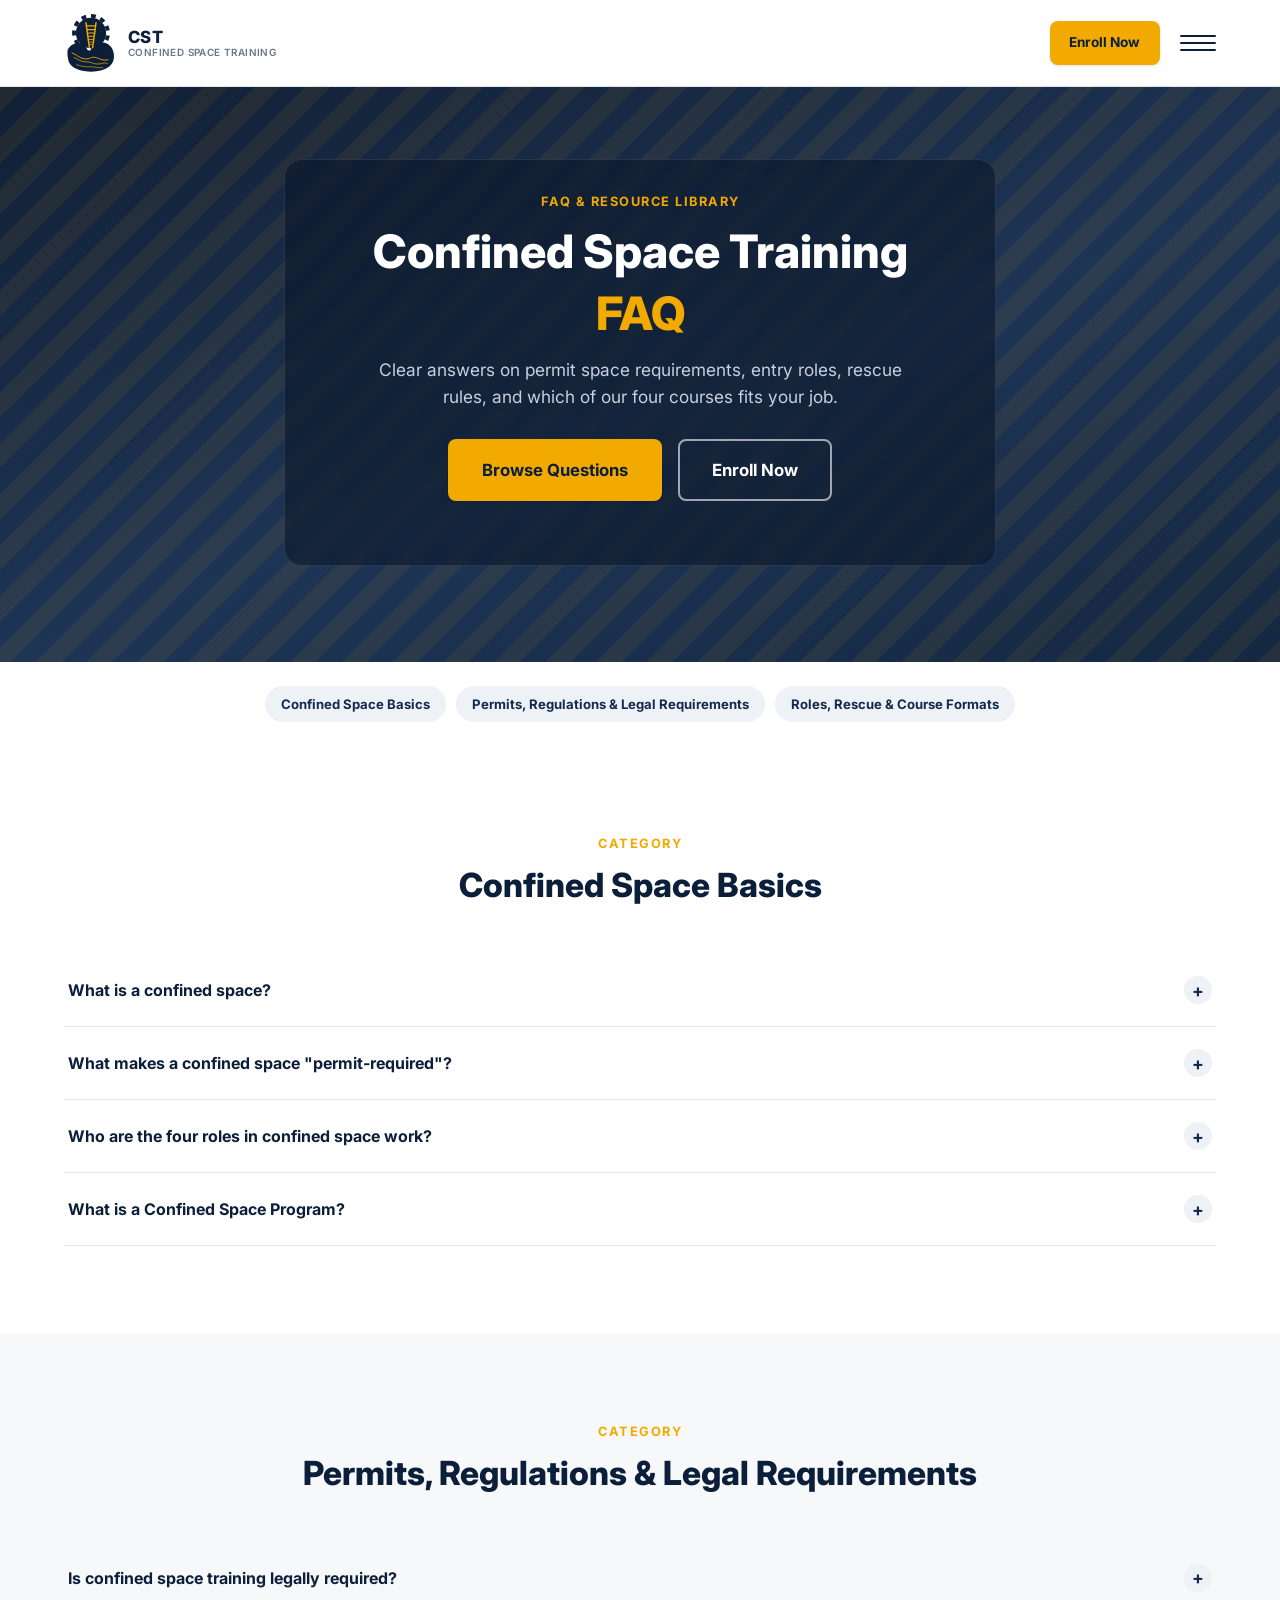
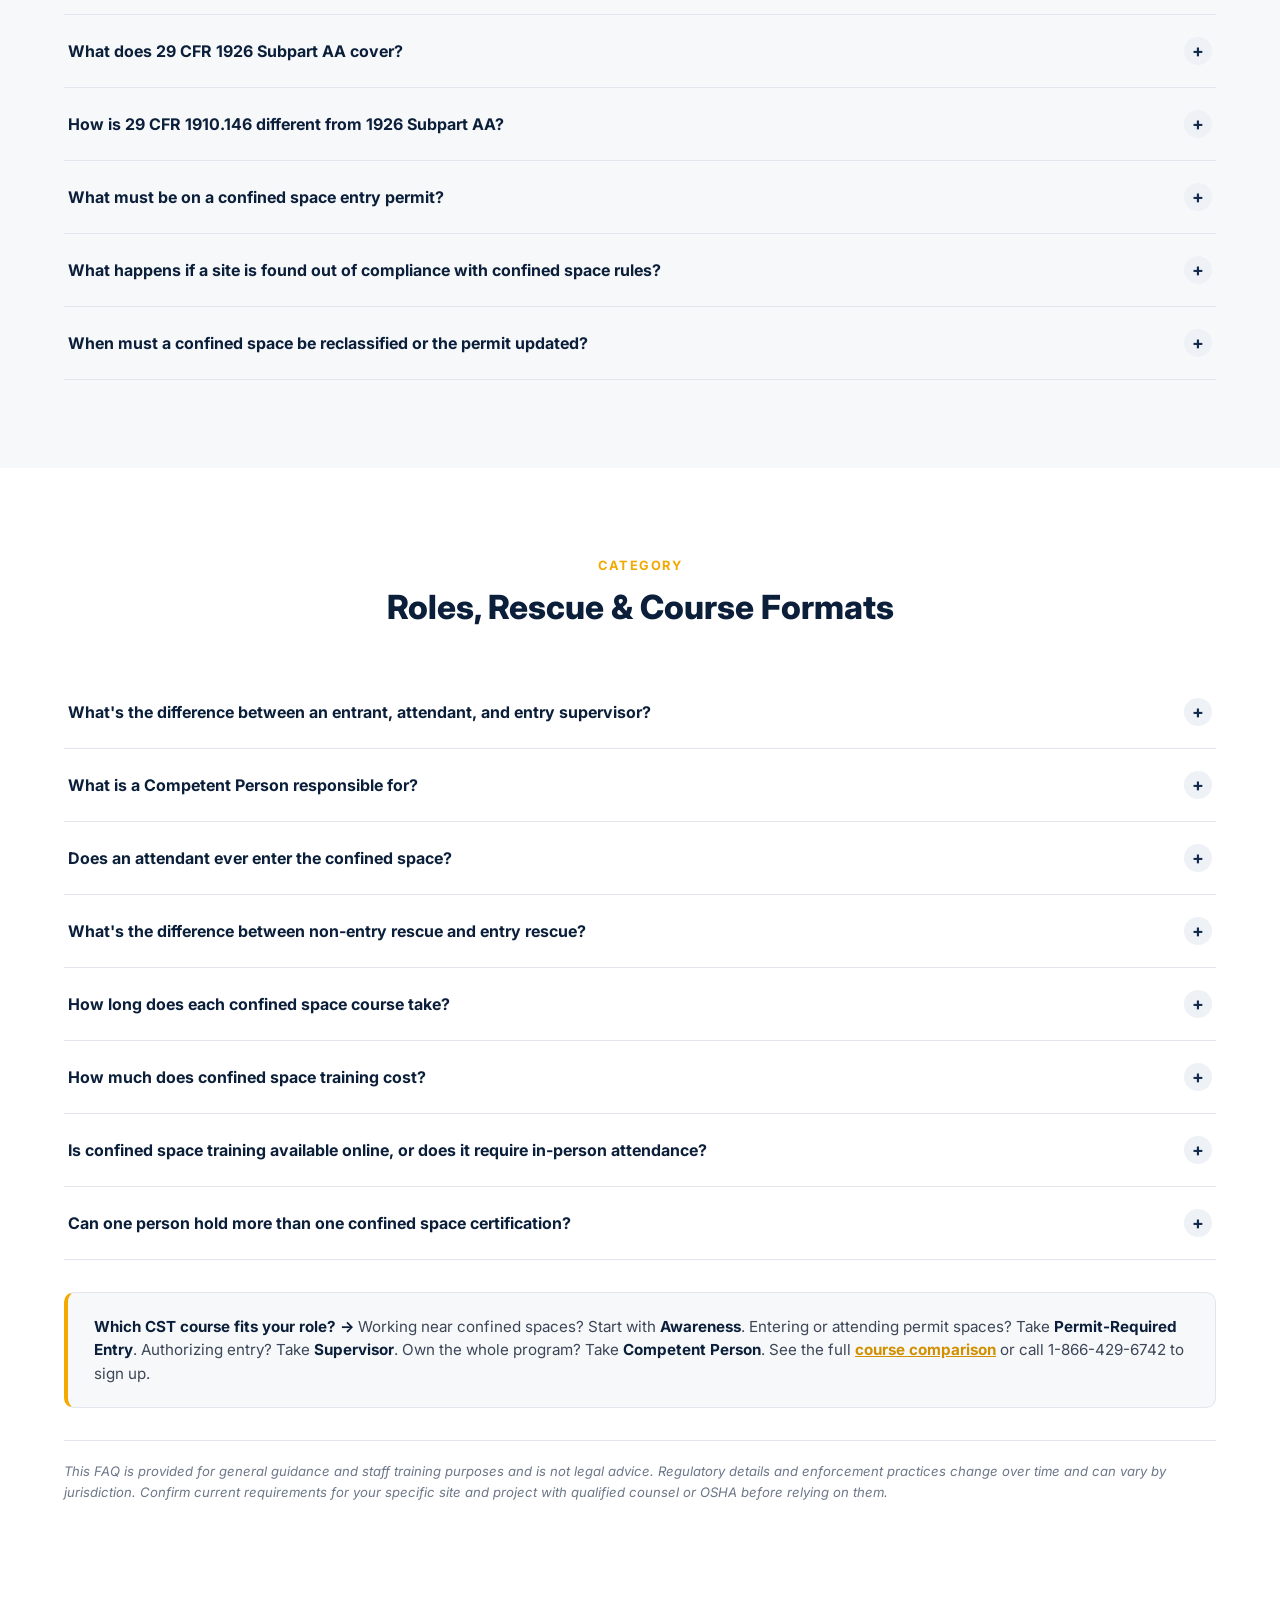
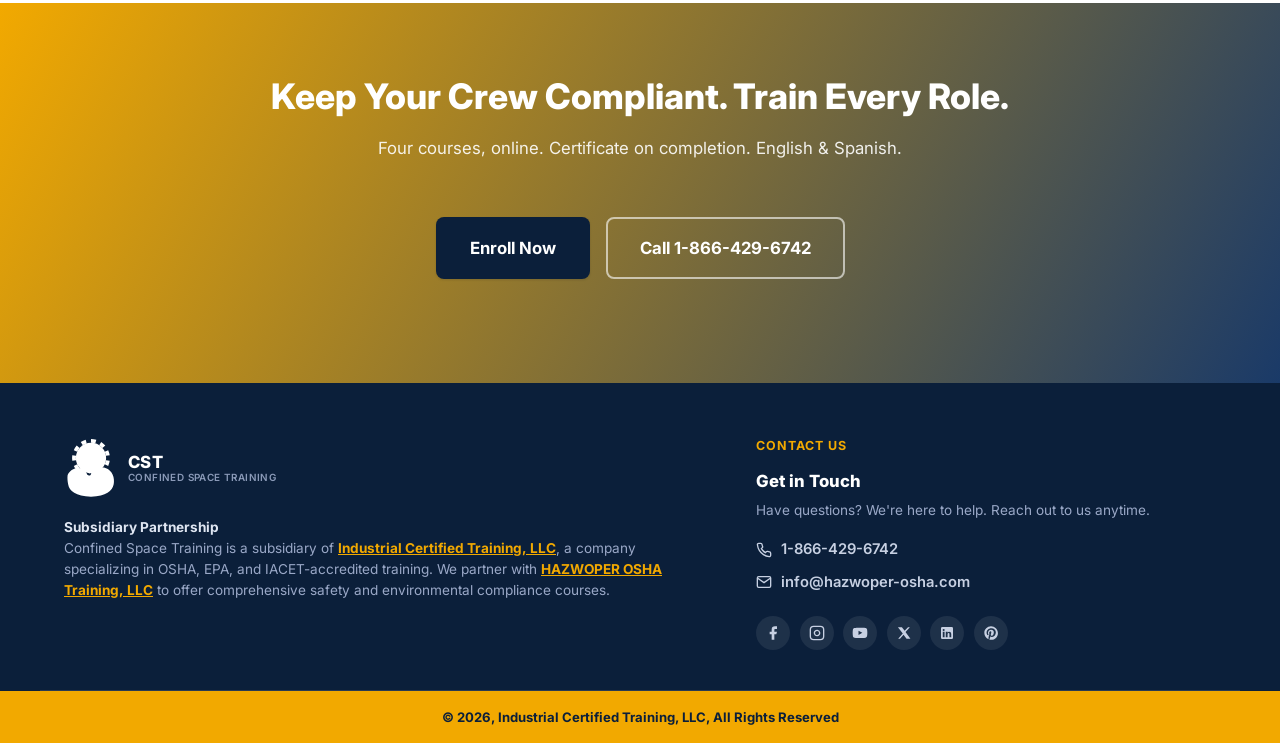
==== frequently-asked-questions/index.html @ ecf67707 "Add Confined Space Training landing page Four-course landing page (Awareness, Permit-Required Entry," ====
<!DOCTYPE html>
<html lang="en">
<head>
<meta charset="UTF-8">
<meta name="viewport" content="width=device-width, initial-scale=1.0">
<title>Confined Space Training FAQ | OSHA Permit Space Requirements Explained</title>
<meta name="description" content="Get clear answers on confined space permit requirements, who needs which OSHA course, entry roles, and rescue rules for construction and general industry.">
<link rel="icon" type="image/svg+xml" href="../images/cst-logo.svg">
<link rel="apple-touch-icon" href="../images/cst-logo.svg">

<meta property="og:type" content="website">
<meta property="og:title" content="Confined Space Training FAQ">
<meta property="og:description" content="Get clear answers on confined space permit requirements, who needs which OSHA course, entry roles, and rescue rules for construction and general industry.">
<meta name="twitter:card" content="summary_large_image">
<meta name="twitter:title" content="Confined Space Training FAQ">
<meta name="twitter:description" content="Get clear answers on confined space permit requirements, who needs which OSHA course, entry roles, and rescue rules for construction and general industry.">

<link rel="preconnect" href="https://fonts.googleapis.com">
<link href="https://fonts.googleapis.com/css2?family=Inter:wght@400;500;600;700;800&display=swap" rel="stylesheet">
<link rel="stylesheet" href="../css/styles.css">
<script type="application/ld+json">
{
  "@context": "https://schema.org",
  "@type": "FAQPage",
  "mainEntity": [
    {"@type": "Question", "name": "What is a confined space?", "acceptedAnswer": {"@type": "Answer", "text": "A confined space is any area large enough for a worker to enter and perform work, that has limited or restricted means of entry or exit, and is not designed for continuous occupancy. Common examples include storage tanks, silos, vaults, pipelines, sewers, manholes, and pits. Not every confined space requires a permit; whether it does depends on the hazards present."}},
    {"@type": "Question", "name": "What makes a confined space \"permit-required\"?", "acceptedAnswer": {"@type": "Answer", "text": "A confined space becomes permit-required when it contains, or has the potential to contain, a hazardous atmosphere, material that could engulf an entrant, an internal configuration that could trap or asphyxiate someone, or any other recognized serious safety or health hazard. If any of those apply, entry must go through a written permit system before anyone goes inside."}},
    {"@type": "Question", "name": "Who are the four roles in confined space work?", "acceptedAnswer": {"@type": "Answer", "text": "OSHA's permit space standard defines four roles: the entrant, who physically goes into the space; the attendant, who stays outside monitoring conditions and communicating with the entrant; the entry supervisor, who authorizes and oversees the entry; and the Competent Person, who evaluates hazards and oversees the overall confined space program. One person can be trained and qualified for more than one role."}},
    {"@type": "Question", "name": "What is a Confined Space Program?", "acceptedAnswer": {"@type": "Answer", "text": "A Confined Space Program is the site's written system for identifying and classifying every confined space, controlling entry through permits, training personnel for each role, and planning rescue and emergency response. It is typically built and maintained by a designated Competent Person and reviewed whenever site conditions change."}},
    {"@type": "Question", "name": "Is confined space training legally required?", "acceptedAnswer": {"@type": "Answer", "text": "Yes. Employers must ensure that anyone entering, attending, or supervising entry into a permit-required confined space is trained for that specific role before they perform the work, and must retrain workers whenever job duties change, a new hazard is introduced, or performance shows the training wasn't effective."}},
    {"@type": "Question", "name": "What does 29 CFR 1926 Subpart AA cover?", "acceptedAnswer": {"@type": "Answer", "text": "29 CFR 1926 Subpart AA is OSHA's confined spaces in construction standard. It sets requirements for identifying and classifying confined spaces on a construction site, developing a written permit program, training entrants, attendants, entry supervisors, and the Competent Person, and planning rescue and emergency response specific to construction work."}},
    {"@type": "Question", "name": "How is 29 CFR 1910.146 different from 1926 Subpart AA?", "acceptedAnswer": {"@type": "Answer", "text": "29 CFR 1910.146 is the general industry permit-required confined spaces standard, while 1926 Subpart AA is the construction-specific version adopted later to address the coordination challenges of a constantly changing construction site (multiple employers, evolving hazards). The core roles and permit concepts are similar, but Subpart AA adds construction-specific requirements like continuous atmospheric monitoring and information exchange between employers on multi-employer sites."}},
    {"@type": "Question", "name": "What must be on a confined space entry permit?", "acceptedAnswer": {"@type": "Answer", "text": "A valid entry permit identifies the space, the purpose and duration of entry, the hazards present, the measures used to isolate and control those hazards, acceptable entry conditions and test results, the names of the entrants, attendant, and entry supervisor, rescue and emergency procedures, and any additional permits (like hot work) in effect."}},
    {"@type": "Question", "name": "What happens if a site is found out of compliance with confined space rules?", "acceptedAnswer": {"@type": "Answer", "text": "Non-compliance can result in significant OSHA fines per violation, stop-work orders, and in serious cases criminal referral if a fatality results from a willful violation. Confined space incidents are also one of the leading causes of multiple-fatality events, since would-be rescuers are frequently injured or killed attempting an untrained rescue."}},
    {"@type": "Question", "name": "When must a confined space be reclassified or the permit updated?", "acceptedAnswer": {"@type": "Answer", "text": "A space must be reevaluated any time conditions change, for example a hazard is introduced, removed, or controlled differently, or work scope shifts. If all hazards are eliminated, a permit-required space can sometimes be reclassified as non-permit, but that reclassification itself must be documented and verified before entry proceeds under the relaxed rules."}},
    {"@type": "Question", "name": "What's the difference between an entrant, attendant, and entry supervisor?", "acceptedAnswer": {"@type": "Answer", "text": "The entrant is the person who physically goes inside the confined space and is responsible for recognizing warning signs and exiting when told to. The attendant stays outside for the entire entry, monitors conditions, maintains communication, and can order an evacuation. The entry supervisor authorizes the entry, verifies the permit and conditions are acceptable, and has overall responsibility for the entry operation."}},
    {"@type": "Question", "name": "What is a Competent Person responsible for?", "acceptedAnswer": {"@type": "Answer", "text": "A Competent Person is capable of identifying existing and predictable confined space hazards and has the authority to take prompt corrective action. On a construction site, the Competent Person typically evaluates and classifies every confined space, oversees the written permit program, and ensures rescue capability is in place before entry work begins."}},
    {"@type": "Question", "name": "Does an attendant ever enter the confined space?", "acceptedAnswer": {"@type": "Answer", "text": "No. An attendant's most important duty is to stay outside the space at all times during entry operations. Entering the space to attempt a rescue, even with good intentions, is one of the most common causes of multiple-fatality confined space incidents, which is exactly why attendant training emphasizes calling for a trained rescue team instead."}},
    {"@type": "Question", "name": "What's the difference between non-entry rescue and entry rescue?", "acceptedAnswer": {"@type": "Answer", "text": "Non-entry rescue uses a retrieval system, typically a harness and winch, so the attendant or others can pull an entrant out without anyone else entering the space. Entry rescue requires a trained rescue team to physically go into the space to remove the entrant, and is only used when a retrieval system isn't feasible or safe. Every confined space program must plan for whichever type applies before entry begins."}},
    {"@type": "Question", "name": "How long does each confined space course take?", "acceptedAnswer": {"@type": "Answer", "text": "Awareness and Permit-Required Entry training each run about 3 hours, Supervisor training runs about 5 hours, and Competent Person training runs about 6 hours. All are self-paced online courses."}},
    {"@type": "Question", "name": "How much does confined space training cost?", "acceptedAnswer": {"@type": "Answer", "text": "Our Confined Space Awareness course is $49.99, Permit-Required Entry is $59.99, Supervisor training is $69.99, and Competent Person training is $159.99, each per seat. Volume discounts are available for group enrollments; see the Pricing section on the main course page."}},
    {"@type": "Question", "name": "Is confined space training available online, or does it require in-person attendance?", "acceptedAnswer": {"@type": "Answer", "text": "Our four courses are on-demand online by default, self-paced, mobile-friendly, and available in English and Spanish, with a certificate issued immediately on completion. SCORM packages, Virtual Instructor-Led sessions, and In-Person Group training are available on request for teams that need those formats."}},
    {"@type": "Question", "name": "Can one person hold more than one confined space certification?", "acceptedAnswer": {"@type": "Answer", "text": "Yes. It's common, especially on smaller crews, for the same person to complete Permit-Required Entry training and Supervisor training, or for a safety manager to complete Supervisor and Competent Person training, so they're qualified for multiple roles depending on which job they're doing that day."}}
  ]
}
</script>
<script type="application/ld+json">
{
  "@context": "https://schema.org",
  "@type": "EducationalOrganization",
  "name": "Confined Space Training",
  "alternateName": "CST",
  "legalName": "Industrial Certified Training, LLC",
  "url": "https://confined-space.com/",
  "logo": "https://confined-space.com/images/cst-logo.svg",
  "image": "https://confined-space.com/images/cst-logo.svg",
  "email": "info@hazwoper-osha.com",
  "telephone": "+1-866-429-6742",
  "sameAs": [
    "https://www.facebook.com/HazwoperOsha/",
    "https://www.instagram.com/hazwoper_osha_training/?hl=en",
    "https://twitter.com/HazwoperOsha",
    "https://www.linkedin.com/company/hazwoper-osha",
    "https://www.pinterest.com/hazwoperosha/",
    "https://www.youtube.com/@hazwoper-osha"
  ],
  "parentOrganization": {
    "@type": "Organization",
    "name": "Industrial Certified Training, LLC",
    "url": "https://ictraining.us/"
  }
}
</script>
</head>
<body>

<a class="skip-link" href="#main">Skip to content</a>

<header class="site-header">
  <div class="container header-inner">
    <a href="../index.html#top" class="logo">
      <img src="../images/cst-logo.svg" alt="Confined Space Training (CST)" class="logo-icon">
      <span class="logo-text">
        <span class="logo-mark">CST</span>
        <span class="logo-sub">Confined Space Training</span>
      </span>
    </a>

    <nav class="main-nav" id="mainNav">
      <a href="../index.html#overview">Overview</a>
      <a href="../index.html#courses">Courses</a>
      <a href="../index.html#curriculum">Curriculum</a>
      <a href="../index.html#audience">Who It's For</a>
      <a href="../index.html#pricing">Pricing</a>
      <a href="../index.html#faq">FAQ</a>
      <a href="tel:18664296742" class="nav-phone">
        <svg width="16" height="16" viewBox="0 0 24 24" fill="none" stroke="currentColor" stroke-width="2"><path d="M22 16.92v3a2 2 0 0 1-2.18 2 19.79 19.79 0 0 1-8.63-3.07 19.5 19.5 0 0 1-6-6 19.79 19.79 0 0 1-3.07-8.67A2 2 0 0 1 4.11 2h3a2 2 0 0 1 2 1.72c.127.96.362 1.903.7 2.81a2 2 0 0 1-.45 2.11L8.09 9.91a16 16 0 0 0 6 6l1.27-1.27a2 2 0 0 1 2.11-.45c.907.338 1.85.573 2.81.7A2 2 0 0 1 22 16.92z"/></svg>
        1-866-429-6742
      </a>
      <a href="mailto:info@hazwoper-osha.com" class="nav-phone nav-email">
        <svg width="16" height="16" viewBox="0 0 24 24" fill="none" stroke="currentColor" stroke-width="2"><path d="M4 4h16c1.1 0 2 .9 2 2v12c0 1.1-.9 2-2 2H4c-1.1 0-2-.9-2-2V6c0-1.1.9-2 2-2z"/><polyline points="22,6 12,13 2,6"/></svg>
        info@hazwoper-osha.com
      </a>
    </nav>

    <div class="header-actions">
      <a href="tel:18664296742" class="header-phone">
        <svg width="16" height="16" viewBox="0 0 24 24" fill="none" stroke="currentColor" stroke-width="2"><path d="M22 16.92v3a2 2 0 0 1-2.18 2 19.79 19.79 0 0 1-8.63-3.07 19.5 19.5 0 0 1-6-6 19.79 19.79 0 0 1-3.07-8.67A2 2 0 0 1 4.11 2h3a2 2 0 0 1 2 1.72c.127.96.362 1.903.7 2.81a2 2 0 0 1-.45 2.11L8.09 9.91a16 16 0 0 0 6 6l1.27-1.27a2 2 0 0 1 2.11-.45c.907.338 1.85.573 2.81.7A2 2 0 0 1 22 16.92z"/></svg>
        1-866-429-6742
      </a>
      <a href="../index.html#pricing" class="btn btn-primary btn-sm">Enroll Now</a>
      <button class="nav-toggle" id="navToggle" aria-label="Toggle navigation" aria-expanded="false">
        <span></span><span></span><span></span>
      </button>
    </div>
  </div>
</header>

<main id="main">

  <!-- HERO -->
  <section class="hero hero-solo" id="top">
    <div class="container hero-inner">
      <div class="hero-copy">
        <p class="eyebrow">FAQ &amp; Resource Library</p>
        <h1>Confined Space Training <span>FAQ</span></h1>
        <p class="hero-lead">
          Clear answers on permit space requirements, entry roles, rescue rules, and which of our four courses
          fits your job.
        </p>
        <div class="hero-cta-row">
          <a href="#basics" class="btn btn-primary btn-lg">Browse Questions</a>
          <a href="../index.html#pricing" class="btn btn-outline-light btn-lg">Enroll Now</a>
        </div>
      </div>
    </div>
  </section>

  <!-- QUICK JUMP NAV -->
  <nav class="faq-jumpnav" aria-label="FAQ categories">
    <a href="#basics">Confined Space Basics</a>
    <a href="#permits">Permits, Regulations &amp; Legal Requirements</a>
    <a href="#roles">Roles, Rescue &amp; Course Formats</a>
  </nav>

  <!-- CONFINED SPACE BASICS -->
  <section class="section" id="basics">
    <div class="container">
      <div class="section-head">
        <p class="eyebrow">Category</p>
        <h2>Confined Space Basics</h2>
      </div>
      <div class="faq-page-list">
        <div class="faq-item">
          <button class="faq-question" aria-expanded="false">
            What is a confined space?
            <span class="faq-icon">+</span>
          </button>
          <div class="faq-answer">
            <p>A confined space is any area large enough for a worker to enter and perform work, that has limited or restricted means of entry or exit, and is not designed for continuous occupancy. Common examples include storage tanks, silos, vaults, pipelines, sewers, manholes, and pits.</p>
            <p>Not every confined space requires a permit; whether it does depends on the hazards present. See our <a href="../index.html#courses">Awareness course</a> for the full breakdown.</p>
          </div>
        </div>
        <div class="faq-item">
          <button class="faq-question" aria-expanded="false">
            What makes a confined space "permit-required"?
            <span class="faq-icon">+</span>
          </button>
          <div class="faq-answer"><p>A confined space becomes permit-required when it contains, or has the potential to contain, a hazardous atmosphere, material that could engulf an entrant, an internal configuration that could trap or asphyxiate someone, or any other recognized serious safety or health hazard. If any of those apply, entry must go through a written permit system before anyone goes inside.</p></div>
        </div>
        <div class="faq-item">
          <button class="faq-question" aria-expanded="false">
            Who are the four roles in confined space work?
            <span class="faq-icon">+</span>
          </button>
          <div class="faq-answer">
            <p>OSHA's permit space standard defines four roles:</p>
            <ul class="pricing-features">
              <li><strong>Entrant</strong> &mdash; physically goes into the space</li>
              <li><strong>Attendant</strong> &mdash; stays outside monitoring conditions and communication</li>
              <li><strong>Entry Supervisor</strong> &mdash; authorizes and oversees the entry</li>
              <li><strong>Competent Person</strong> &mdash; evaluates hazards and oversees the overall program</li>
            </ul>
            <p>One person can be trained and qualified for more than one role. Our <a href="../index.html#courses">four courses</a> map directly to these roles.</p>
          </div>
        </div>
        <div class="faq-item">
          <button class="faq-question" aria-expanded="false">
            What is a Confined Space Program?
            <span class="faq-icon">+</span>
          </button>
          <div class="faq-answer"><p>A Confined Space Program is the site's written system for identifying and classifying every confined space, controlling entry through permits, training personnel for each role, and planning rescue and emergency response. It is typically built and maintained by a designated Competent Person and reviewed whenever site conditions change.</p></div>
        </div>
      </div>
    </div>
  </section>

  <!-- PERMITS, REGULATIONS & LEGAL REQUIREMENTS -->
  <section class="section section-alt" id="permits">
    <div class="container">
      <div class="section-head">
        <p class="eyebrow">Category</p>
        <h2>Permits, Regulations &amp; Legal Requirements</h2>
      </div>
      <div class="faq-page-list">
        <div class="faq-item">
          <button class="faq-question" aria-expanded="false">
            Is confined space training legally required?
            <span class="faq-icon">+</span>
          </button>
          <div class="faq-answer"><p>Yes. Employers must ensure that anyone entering, attending, or supervising entry into a permit-required confined space is trained for that specific role before they perform the work, and must retrain workers whenever job duties change, a new hazard is introduced, or performance shows the training wasn't effective.</p></div>
        </div>
        <div class="faq-item">
          <button class="faq-question" aria-expanded="false">
            What does 29 CFR 1926 Subpart AA cover?
            <span class="faq-icon">+</span>
          </button>
          <div class="faq-answer"><p>29 CFR 1926 Subpart AA is OSHA's confined spaces in construction standard. It sets requirements for identifying and classifying confined spaces on a construction site, developing a written permit program, training entrants, attendants, entry supervisors, and the Competent Person, and planning rescue and emergency response specific to construction work.</p></div>
        </div>
        <div class="faq-item">
          <button class="faq-question" aria-expanded="false">
            How is 29 CFR 1910.146 different from 1926 Subpart AA?
            <span class="faq-icon">+</span>
          </button>
          <div class="faq-answer"><p>29 CFR 1910.146 is the general industry permit-required confined spaces standard, while 1926 Subpart AA is the construction-specific version adopted later to address the coordination challenges of a constantly changing construction site (multiple employers, evolving hazards). The core roles and permit concepts are similar, but Subpart AA adds construction-specific requirements like continuous atmospheric monitoring and information exchange between employers on multi-employer sites.</p></div>
        </div>
        <div class="faq-item">
          <button class="faq-question" aria-expanded="false">
            What must be on a confined space entry permit?
            <span class="faq-icon">+</span>
          </button>
          <div class="faq-answer"><p>A valid entry permit identifies the space, the purpose and duration of entry, the hazards present, the measures used to isolate and control those hazards, acceptable entry conditions and test results, the names of the entrants, attendant, and entry supervisor, rescue and emergency procedures, and any additional permits (like hot work) in effect. Our <a href="../index.html#courses">Permit-Required Entry course</a> walks through completing one.</p></div>
        </div>
        <div class="faq-item">
          <button class="faq-question" aria-expanded="false">
            What happens if a site is found out of compliance with confined space rules?
            <span class="faq-icon">+</span>
          </button>
          <div class="faq-answer"><p>Non-compliance can result in significant OSHA fines per violation, stop-work orders, and in serious cases criminal referral if a fatality results from a willful violation. Confined space incidents are also one of the leading causes of multiple-fatality events, since would-be rescuers are frequently injured or killed attempting an untrained rescue.</p></div>
        </div>
        <div class="faq-item">
          <button class="faq-question" aria-expanded="false">
            When must a confined space be reclassified or the permit updated?
            <span class="faq-icon">+</span>
          </button>
          <div class="faq-answer"><p>A space must be reevaluated any time conditions change, for example a hazard is introduced, removed, or controlled differently, or work scope shifts. If all hazards are eliminated, a permit-required space can sometimes be reclassified as non-permit, but that reclassification itself must be documented and verified before entry proceeds under the relaxed rules. This is core to what our <a href="../index.html#courses">Competent Person course</a> covers.</p></div>
        </div>
      </div>
    </div>
  </section>

  <!-- ROLES, RESCUE & COURSE FORMATS -->
  <section class="section" id="roles">
    <div class="container">
      <div class="section-head">
        <p class="eyebrow">Category</p>
        <h2>Roles, Rescue &amp; Course Formats</h2>
      </div>
      <div class="faq-page-list">
        <div class="faq-item">
          <button class="faq-question" aria-expanded="false">
            What's the difference between an entrant, attendant, and entry supervisor?
            <span class="faq-icon">+</span>
          </button>
          <div class="faq-answer"><p>The entrant is the person who physically goes inside the confined space and is responsible for recognizing warning signs and exiting when told to. The attendant stays outside for the entire entry, monitors conditions, maintains communication, and can order an evacuation. The entry supervisor authorizes the entry, verifies the permit and conditions are acceptable, and has overall responsibility for the entry operation.</p></div>
        </div>
        <div class="faq-item">
          <button class="faq-question" aria-expanded="false">
            What is a Competent Person responsible for?
            <span class="faq-icon">+</span>
          </button>
          <div class="faq-answer"><p>A Competent Person is capable of identifying existing and predictable confined space hazards and has the authority to take prompt corrective action. On a construction site, the Competent Person typically evaluates and classifies every confined space, oversees the written permit program, and ensures rescue capability is in place before entry work begins.</p></div>
        </div>
        <div class="faq-item">
          <button class="faq-question" aria-expanded="false">
            Does an attendant ever enter the confined space?
            <span class="faq-icon">+</span>
          </button>
          <div class="faq-answer"><p>No. An attendant's most important duty is to stay outside the space at all times during entry operations. Entering the space to attempt a rescue, even with good intentions, is one of the most common causes of multiple-fatality confined space incidents, which is exactly why attendant training emphasizes calling for a trained rescue team instead.</p></div>
        </div>
        <div class="faq-item">
          <button class="faq-question" aria-expanded="false">
            What's the difference between non-entry rescue and entry rescue?
            <span class="faq-icon">+</span>
          </button>
          <div class="faq-answer"><p>Non-entry rescue uses a retrieval system, typically a harness and winch, so the attendant or others can pull an entrant out without anyone else entering the space. Entry rescue requires a trained rescue team to physically go into the space to remove the entrant, and is only used when a retrieval system isn't feasible or safe. Every confined space program must plan for whichever type applies before entry begins.</p></div>
        </div>
        <div class="faq-item">
          <button class="faq-question" aria-expanded="false">
            How long does each confined space course take?
            <span class="faq-icon">+</span>
          </button>
          <div class="faq-answer"><p>Awareness and Permit-Required Entry training each run about 3 hours, Supervisor training runs about 5 hours, and Competent Person training runs about 6 hours. All are self-paced online courses.</p></div>
        </div>
        <div class="faq-item">
          <button class="faq-question" aria-expanded="false">
            How much does confined space training cost?
            <span class="faq-icon">+</span>
          </button>
          <div class="faq-answer"><p>Our Confined Space Awareness course is $49.99, Permit-Required Entry is $59.99, Supervisor training is $69.99, and Competent Person training is $159.99, each per seat. Volume discounts are available for group enrollments; see the <a href="../index.html#pricing">Pricing</a> section on the main course page.</p></div>
        </div>
        <div class="faq-item">
          <button class="faq-question" aria-expanded="false">
            Is confined space training available online, or does it require in-person attendance?
            <span class="faq-icon">+</span>
          </button>
          <div class="faq-answer"><p>Our four courses are on-demand online by default, self-paced, mobile-friendly, and available in English and Spanish, with a certificate issued immediately on completion. SCORM packages, Virtual Instructor-Led sessions, and In-Person Group training are available on request for teams that need those formats.</p></div>
        </div>
        <div class="faq-item">
          <button class="faq-question" aria-expanded="false">
            Can one person hold more than one confined space certification?
            <span class="faq-icon">+</span>
          </button>
          <div class="faq-answer"><p>Yes. It's common, especially on smaller crews, for the same person to complete Permit-Required Entry training and Supervisor training, or for a safety manager to complete Supervisor and Competent Person training, so they're qualified for multiple roles depending on which job they're doing that day.</p></div>
        </div>
      </div>

      <div class="faq-cta-box">
        <p><strong>Which CST course fits your role? &rarr;</strong> Working near confined spaces? Start with <strong>Awareness</strong>. Entering or attending permit spaces? Take <strong>Permit-Required Entry</strong>. Authorizing entry? Take <strong>Supervisor</strong>. Own the whole program? Take <strong>Competent Person</strong>. See the full <a href="../index.html#courses">course comparison</a> or call 1-866-429-6742 to sign up.</p>
      </div>

      <p class="faq-page-disclaimer">This FAQ is provided for general guidance and staff training purposes and is not legal advice. Regulatory details and enforcement practices change over time and can vary by jurisdiction. Confirm current requirements for your specific site and project with qualified counsel or OSHA before relying on them.</p>
    </div>
  </section>

  <!-- FINAL CTA -->
  <section class="final-cta">
    <div class="container final-cta-inner">
      <h2>Keep Your Crew Compliant. Train Every Role.</h2>
      <p>Four courses, online. Certificate on completion. English &amp; Spanish.</p>
      <div class="hero-cta-row">
        <a href="../index.html#pricing" class="btn btn-primary btn-lg">Enroll Now</a>
        <a href="tel:18664296742" class="btn btn-outline-light btn-lg">Call 1-866-429-6742</a>
      </div>
    </div>
  </section>

</main>

<footer class="site-footer">
  <div class="container footer-grid">

    <div class="footer-col footer-col-brand">
      <a href="../index.html#top" class="logo footer-logo">
        <img src="../images/cst-logo.svg" alt="Confined Space Training (CST)" class="logo-icon logo-icon-footer">
        <span class="logo-text">
          <span class="logo-mark logo-mark-footer">CST</span>
          <span class="logo-sub logo-sub-footer">Confined Space Training</span>
        </span>
      </a>

      <p class="footer-legal"><strong>Subsidiary Partnership</strong><br>Confined Space Training is a subsidiary of <a href="https://ictraining.us/" target="_blank" rel="noopener">Industrial Certified Training, LLC</a>, a company specializing in OSHA, EPA, and IACET-accredited training. We partner with <a href="https://hazwoper-osha.com/" target="_blank" rel="noopener">HAZWOPER OSHA Training, LLC</a> to offer comprehensive safety and environmental compliance courses.</p>
    </div>

    <div class="footer-col footer-col-contact">
      <h4 class="footer-col-heading">Contact Us</h4>
      <p class="footer-contact-lead">Get in Touch</p>
      <p class="footer-contact-sub">Have questions? We're here to help. Reach out to us anytime.</p>

      <div class="footer-contact-links">
        <a href="tel:18664296742">
          <svg width="16" height="16" viewBox="0 0 24 24" fill="none" stroke="currentColor" stroke-width="2"><path d="M22 16.92v3a2 2 0 0 1-2.18 2 19.79 19.79 0 0 1-8.63-3.07 19.5 19.5 0 0 1-6-6 19.79 19.79 0 0 1-3.07-8.67A2 2 0 0 1 4.11 2h3a2 2 0 0 1 2 1.72c.127.96.362 1.903.7 2.81a2 2 0 0 1-.45 2.11L8.09 9.91a16 16 0 0 0 6 6l1.27-1.27a2 2 0 0 1 2.11-.45c.907.338 1.85.573 2.81.7A2 2 0 0 1 22 16.92z"/></svg>
          1-866-429-6742
        </a>
        <a href="mailto:info@hazwoper-osha.com">
          <svg width="16" height="16" viewBox="0 0 24 24" fill="none" stroke="currentColor" stroke-width="2"><path d="M4 4h16c1.1 0 2 .9 2 2v12c0 1.1-.9 2-2 2H4c-1.1 0-2-.9-2-2V6c0-1.1.9-2 2-2z"/><polyline points="22,6 12,13 2,6"/></svg>
          info@hazwoper-osha.com
        </a>
      </div>

      <div class="footer-social">
        <a href="https://www.facebook.com/HazwoperOsha/" target="_blank" rel="noopener" aria-label="Facebook">
          <svg width="16" height="16" viewBox="0 0 24 24" fill="currentColor"><path d="M18 2h-3a5 5 0 0 0-5 5v3H7v4h3v8h4v-8h3l1-4h-4V7a1 1 0 0 1 1-1h3z"/></svg>
        </a>
        <a href="https://www.instagram.com/hazwoper_osha_training/?hl=en" target="_blank" rel="noopener" aria-label="Instagram">
          <svg width="16" height="16" viewBox="0 0 24 24" fill="none" stroke="currentColor" stroke-width="2"><rect x="2" y="2" width="20" height="20" rx="5"/><path d="M16 11.37A4 4 0 1 1 12.63 8 4 4 0 0 1 16 11.37z"/><line x1="17.5" y1="6.5" x2="17.51" y2="6.5"/></svg>
        </a>
        <a href="https://www.youtube.com/@hazwoper-osha" target="_blank" rel="noopener" aria-label="YouTube">
          <svg width="16" height="16" viewBox="0 0 24 24" fill="currentColor"><path d="M22.54 6.42a2.78 2.78 0 0 0-1.94-2C18.88 4 12 4 12 4s-6.88 0-8.6.46a2.78 2.78 0 0 0-1.94 2A29 29 0 0 0 1 11.75a29 29 0 0 0 .46 5.33A2.78 2.78 0 0 0 3.4 19c1.72.46 8.6.46 8.6.46s6.88 0 8.6-.46a2.78 2.78 0 0 0 1.94-2 29 29 0 0 0 .46-5.25 29 29 0 0 0-.46-5.33zM9.75 15.02V8.48l5.75 3.27z"/></svg>
        </a>
        <a href="https://twitter.com/HazwoperOsha" target="_blank" rel="noopener" aria-label="X">
          <svg width="14" height="14" viewBox="0 0 24 24" fill="currentColor"><path d="M18.9 2H22l-7.4 8.4L23 22h-6.6l-5.2-6.8L5.1 22H2l7.9-9L1.6 2h6.8l4.7 6.2z"/></svg>
        </a>
        <a href="https://www.linkedin.com/company/hazwoper-osha" target="_blank" rel="noopener" aria-label="LinkedIn">
          <svg width="16" height="16" viewBox="0 0 24 24" fill="currentColor"><path d="M19 3a2 2 0 0 1 2 2v14a2 2 0 0 1-2 2H5a2 2 0 0 1-2-2V5a2 2 0 0 1 2-2zM8.34 18.34V10.1H5.67v8.24zM7.01 8.97a1.55 1.55 0 1 0 0-3.1 1.55 1.55 0 0 0 0 3.1zM18.34 18.34v-4.6c0-2.46-1.31-3.6-3.06-3.6a2.64 2.64 0 0 0-2.39 1.32V10.1H10.2s.04.86 0 8.24h2.68v-4.6c0-.25.02-.5.09-.68a1.5 1.5 0 0 1 1.37-1c.96 0 1.35.73 1.35 1.8v4.48z"/></svg>
        </a>
        <a href="https://www.pinterest.com/hazwoperosha/" target="_blank" rel="noopener" aria-label="Pinterest">
          <svg width="16" height="16" viewBox="0 0 24 24" fill="currentColor"><path d="M12 2C6.48 2 2 6.48 2 12c0 4.24 2.64 7.86 6.36 9.32-.09-.79-.17-2.01.03-2.88.19-.79 1.22-5.03 1.22-5.03s-.31-.63-.31-1.55c0-1.45.84-2.54 1.89-2.54.89 0 1.32.67 1.32 1.47 0 .89-.57 2.23-.86 3.47-.25 1.03.52 1.88 1.53 1.88 1.84 0 3.07-2.36 3.07-5.15 0-2.12-1.43-3.71-4.02-3.71-2.93 0-4.76 2.19-4.76 4.63 0 .84.25 1.44.63 1.9.18.21.2.3.14.54-.05.18-.16.63-.21.81-.07.26-.28.35-.51.26-1.44-.59-2.11-2.16-2.11-3.93 0-2.92 2.46-6.43 7.34-6.43 3.92 0 6.5 2.84 6.5 5.89 0 4.03-2.24 7.04-5.55 7.04-1.11 0-2.16-.6-2.51-1.28 0 0-.6 2.36-.73 2.82-.22.8-.66 1.6-1.06 2.22.95.29 1.95.45 3 .45 5.52 0 10-4.48 10-10S17.52 2 12 2z"/></svg>
        </a>
      </div>
    </div>

  </div>
  <div class="footer-bottom">
    <div class="container">
      <p>&copy; 2026, Industrial Certified Training, LLC, All Rights Reserved</p>
    </div>
  </div>
</footer>

<script src="../js/main.js"></script>

<!--Start of Tawk.to Script-->
<script type="text/javascript">
var Tawk_API=Tawk_API||{}, Tawk_LoadStart=new Date();
(function(){
var s1=document.createElement("script"),s0=document.getElementsByTagName("script")[0];
s1.async=true;
s1.src='https://embed.tawk.to/6a5c3cb0940f101d5323afce/1jts4q4bq';
s1.charset='UTF-8';
s1.setAttribute('crossorigin','*');
s0.parentNode.insertBefore(s1,s0);
})();
</script>
<!--End of Tawk.to Script-->
</body>
</html>
---- css/styles.css ----
:root{
  --navy-900:#0b1f3a;
  --navy-800:#122a4d;
  --navy-700:#1a3a68;
  --blue-600:#1d5bd6;
  --amber-500:#f2a900;
  --amber-600:#d18f00;
  --gray-50:#f7f8fa;
  --gray-100:#eef1f5;
  --gray-200:#e2e6ec;
  --gray-500:#6b7688;
  --gray-700:#3c4657;
  --white:#ffffff;
  --radius:10px;
  --shadow-sm:0 1px 2px rgba(11,31,58,.06),0 1px 3px rgba(11,31,58,.08);
  --shadow-md:0 8px 24px rgba(11,31,58,.10);
  --shadow-lg:0 20px 45px rgba(11,31,58,.16);
  --max-width:1200px;
}

*,*::before,*::after{box-sizing:border-box;}
html{scroll-behavior:smooth;max-width:100%;overflow-x:hidden;}
body{
  margin:0;
  max-width:100%;
  overflow-x:hidden;
  font-family:'Inter',system-ui,-apple-system,Segoe UI,Roboto,sans-serif;
  color:var(--navy-900);
  background:var(--white);
  line-height:1.55;
  -webkit-font-smoothing:antialiased;
}
h1,h2,h3,h4{margin:0 0 .5em;line-height:1.2;font-weight:800;color:var(--navy-900);}
p{margin:0 0 1em;color:var(--gray-700);}
a{color:inherit;text-decoration:none;}
ul,ol{margin:0;padding:0;list-style:none;}
img{max-width:100%;display:block;}
button{font-family:inherit;}
table{border-collapse:collapse;width:100%;}

.skip-link{
  position:absolute;left:-999px;top:0;background:var(--navy-900);color:#fff;padding:.75rem 1rem;z-index:200;border-radius:0 0 8px 0;
}
.skip-link:focus{left:0;}

.container{
  width:100%;
  max-width:var(--max-width);
  margin:0 auto;
  padding:0 24px;
}

/* ---------- Buttons ---------- */
.btn{
  display:inline-flex;align-items:center;justify-content:center;gap:.5rem;
  padding:.85rem 1.5rem;
  border-radius:8px;
  font-weight:700;
  font-size:.95rem;
  border:2px solid transparent;
  cursor:pointer;
  transition:transform .15s ease, box-shadow .15s ease, background-color .15s ease, color .15s ease;
  white-space:nowrap;
}
.btn:hover{transform:translateY(-1px);}
.btn-primary{background:var(--amber-500);color:var(--navy-900);box-shadow:var(--shadow-sm);}
.btn-primary:hover{background:var(--amber-600);box-shadow:var(--shadow-md);}
.btn-outline{background:transparent;border-color:var(--navy-900);color:var(--navy-900);}
.btn-outline:hover{background:var(--navy-900);color:var(--white);}
.btn-outline-light{background:transparent;border-color:rgba(255,255,255,.6);color:var(--white);}
.btn-outline-light:hover{background:var(--white);color:var(--navy-900);}
.btn-lg{padding:1rem 2rem;font-size:1.05rem;}
.btn-sm{padding:.6rem 1.1rem;font-size:.85rem;}
.btn-block{width:100%;}

/* ---------- Header ---------- */
.site-header{
  position:sticky;top:0;z-index:100;
  background:rgba(255,255,255,.92);
  backdrop-filter:saturate(180%) blur(8px);
  border-bottom:1px solid var(--gray-200);
}
.header-inner{
  display:flex;align-items:center;justify-content:space-between;
  padding-top:14px;padding-bottom:14px;
}
.logo{display:flex;align-items:center;gap:.6rem;flex-shrink:0;min-width:0;}
.logo-icon{height:clamp(40px,7vw,58px);width:auto;max-width:100%;display:block;flex-shrink:0;}
.logo-icon-footer{filter:brightness(0) invert(1);}
.logo-text{display:flex;flex-direction:column;line-height:1.15;white-space:nowrap;}
.logo-mark{font-size:1.05rem;font-weight:800;letter-spacing:.3px;color:var(--navy-900);}
.logo-sub{font-size:.62rem;font-weight:600;letter-spacing:.4px;text-transform:uppercase;color:var(--gray-500);}
.logo-mark-footer{color:var(--white);}
.logo-sub-footer{color:#8b9ab8;white-space:normal;}

.main-nav{
  position:absolute;top:100%;left:0;right:0;
  background:var(--white);
  flex-direction:column;
  padding:12px 24px 24px;
  gap:.25rem;
  border-bottom:1px solid var(--gray-200);
  box-shadow:var(--shadow-md);
  display:none;
}
.main-nav.open{display:flex;}
.main-nav a{font-weight:600;font-size:.93rem;color:var(--navy-800);padding:.65rem 0;border-bottom:1px solid var(--gray-100);position:relative;}
.main-nav a:hover{color:var(--amber-600);}
.nav-phone{
  display:flex;align-items:center;gap:.5rem;
  color:var(--amber-600);font-weight:700;
  border-bottom:none;
  margin-top:.5rem;padding-top:.75rem;
  border-top:1px solid var(--gray-200);
}
.nav-phone:hover{color:var(--navy-900);}
.nav-email{margin-top:0;padding-top:0;border-top:none;}

.header-actions{display:flex;align-items:center;gap:1.25rem;}
.header-phone{display:none;}

.nav-toggle{
  display:flex;flex-direction:column;justify-content:center;gap:5px;
  width:36px;height:36px;background:none;border:none;cursor:pointer;padding:0;
}
.nav-toggle span{display:block;height:2px;width:100%;background:var(--navy-900);border-radius:2px;}

/* ---------- Hero ---------- */
.hero{
  background:
    repeating-linear-gradient(135deg, rgba(242,169,0,.07) 0 18px, rgba(242,169,0,0) 18px 36px),
    linear-gradient(160deg,rgba(9,24,46,.97) 0%,rgba(18,42,77,.95) 55%,rgba(11,31,58,.96) 100%);
  color:var(--white);
  padding:72px 0 96px;
  position:relative;
  overflow:hidden;
}
.hero-inner{
  display:grid;
  grid-template-columns:1.15fr .85fr;
  gap:56px;
  align-items:center;
  position:relative;
}
.hero-copy{
  background:rgba(8,20,40,.55);
  backdrop-filter:blur(6px);
  -webkit-backdrop-filter:blur(6px);
  border:1px solid rgba(255,255,255,.1);
  border-radius:18px;
  padding:32px;
  transition:box-shadow .2s ease, transform .2s ease, background-color .2s ease;
}
.hero-copy:hover{
  background:rgba(8,20,40,.68);
  box-shadow:var(--shadow-lg);
  transform:translateY(-3px);
}
.eyebrow{
  text-transform:uppercase;
  letter-spacing:1.5px;
  font-size:.8rem;
  font-weight:700;
  color:var(--amber-500);
  margin-bottom:.75rem;
}
.hero h1{
  font-size:clamp(2rem,3.6vw,2.9rem);
  color:var(--white);
  margin-bottom:1rem;
}
.hero h1 span{display:block;color:var(--amber-500);font-size:1em;font-weight:800;margin-top:.15em;}
.hero-lead{color:#c7d0e2;font-size:1.08rem;max-width:560px;}
.hero-cta-row{display:flex;flex-wrap:wrap;gap:1rem;margin:1.75rem 0 2rem;}
.hero-meta{display:flex;flex-wrap:wrap;gap:1.5rem;}
.hero-meta li{font-size:.9rem;color:#b3bed9;}
.hero-meta strong{color:var(--white);display:block;font-size:1.05rem;}

.hero-card{
  background:var(--white);
  color:var(--navy-900);
  border-radius:16px;
  padding:28px;
  box-shadow:var(--shadow-lg);
  position:relative;
}
.hero-card-badge{
  position:absolute;top:-14px;left:24px;
  background:var(--amber-500);color:var(--navy-900);
  font-size:.72rem;font-weight:700;
  padding:.35rem .75rem;border-radius:999px;
  box-shadow:var(--shadow-sm);
}
.hero-card h3{font-size:1.05rem;margin-bottom:1rem;}
.hero-card-courses{display:flex;flex-direction:column;gap:10px;margin-bottom:0;}
.hero-card-course{
  display:flex;justify-content:space-between;align-items:center;gap:.75rem;
  padding:.85rem 1rem;border:1px solid var(--gray-200);border-radius:10px;
  transition:transform .2s ease, box-shadow .2s ease, border-color .2s ease, background-color .2s ease;
}
.hero-card-course:hover{
  transform:translateY(-3px) scale(1.015);
  border-color:var(--amber-500);
  background:var(--gray-50);
  box-shadow:var(--shadow-md);
}
.hero-card-course-name{font-size:.85rem;font-weight:700;color:var(--navy-900);transition:color .2s ease;}
.hero-card-course:hover .hero-card-course-name{color:var(--amber-600);}
.hero-card-course-meta{font-size:.75rem;color:var(--gray-500);display:block;margin-top:.15rem;}
.hero-card-course-price{font-size:.95rem;font-weight:800;color:var(--amber-600);white-space:nowrap;transition:transform .2s ease;}
.hero-card-course:hover .hero-card-course-price{transform:scale(1.08);}

/* ---------- Trust strip ---------- */
.trust-strip{background:var(--gray-50);border-bottom:1px solid var(--gray-200);}
.trust-strip-inner{
  display:flex;flex-wrap:wrap;align-items:center;justify-content:center;gap:1rem;
  padding-top:20px;padding-bottom:20px;
  font-size:.85rem;color:var(--gray-500);font-weight:600;
  text-align:center;
}
.trust-badges{display:flex;flex-wrap:wrap;gap:.6rem;justify-content:center;}
.badge{
  background:var(--white);
  border:1px solid var(--gray-200);
  padding:.4rem .85rem;
  border-radius:999px;
  font-size:.8rem;
  font-weight:700;
  color:var(--navy-800);
  transition:box-shadow .2s ease, transform .2s ease, border-color .2s ease, color .2s ease;
}
.badge:hover{
  box-shadow:var(--shadow-md);
  transform:translateY(-2px);
  border-color:var(--amber-500);
  color:var(--amber-600);
}

/* ---------- Sections ---------- */
.section{padding:88px 0;}
.section-alt{background:var(--gray-50);}
.section-head{max-width:700px;margin:0 auto 48px;text-align:center;}
.section-head h2{font-size:clamp(1.6rem,2.6vw,2.1rem);}
.section-sub{font-size:1.02rem;}

.grid-3{display:grid;grid-template-columns:repeat(3,1fr);gap:24px;}
.grid-4{display:grid;grid-template-columns:repeat(4,1fr);gap:20px;}

.feature-card{
  background:var(--white);
  border:1px solid var(--gray-200);
  border-radius:var(--radius);
  padding:28px;
  transition:box-shadow .2s ease, transform .2s ease;
}
.feature-card:hover{box-shadow:var(--shadow-md);transform:translateY(-2px);}
.feature-icon{font-size:1.6rem;margin-bottom:.75rem;}
.feature-card h3{font-size:1.05rem;}
.feature-card p{font-size:.92rem;margin-bottom:0;}

/* ---------- Courses (4-course chooser) ---------- */
.course-grid{display:grid;grid-template-columns:repeat(2,1fr);gap:24px;margin-bottom:40px;}
.course-card{
  background:var(--white);
  border:1px solid var(--gray-200);
  border-radius:16px;
  padding:32px;
  box-shadow:var(--shadow-sm);
  display:flex;flex-direction:column;
  transition:box-shadow .2s ease, transform .2s ease;
}
.course-card:hover{box-shadow:var(--shadow-lg);transform:translateY(-3px);}
.course-card-tag{
  align-self:flex-start;
  font-size:.72rem;font-weight:800;letter-spacing:.5px;text-transform:uppercase;
  color:var(--amber-600);background:rgba(242,169,0,.12);
  padding:.3rem .7rem;border-radius:999px;margin-bottom:1rem;
}
.course-card h3{font-size:1.2rem;margin-bottom:.5rem;}
.course-card-desc{font-size:.93rem;margin-bottom:1.25rem;}
.course-card-facts{display:flex;flex-wrap:wrap;gap:.6rem 1.4rem;margin-bottom:1.25rem;padding-bottom:1.25rem;border-bottom:1px solid var(--gray-200);}
.course-card-facts li{font-size:.82rem;color:var(--gray-500);}
.course-card-facts strong{display:block;color:var(--navy-900);font-size:.95rem;}
.course-card-list{margin-bottom:1.5rem;flex-grow:1;}
.course-card-list li{
  padding:.4rem 0 .4rem 1.5rem;font-size:.9rem;color:var(--gray-700);position:relative;
}
.course-card-list li::before{
  content:"✓";position:absolute;left:0;top:.4rem;color:var(--amber-500);font-weight:800;
}
.course-card-footer{display:flex;align-items:center;justify-content:space-between;gap:1rem;flex-wrap:wrap;}
.course-card-price{font-size:1.4rem;font-weight:800;color:var(--navy-900);}
.course-card-price span{font-size:.8rem;font-weight:600;color:var(--gray-500);}

/* ---------- Compare table ---------- */
.compare-wrap{overflow-x:auto;border:1px solid var(--gray-200);border-radius:var(--radius);}
.compare-table{min-width:820px;}
.compare-table th,.compare-table td{
  text-align:left;padding:16px 20px;border-bottom:1px solid var(--gray-200);font-size:.92rem;
}
.compare-table th{background:var(--gray-50);color:var(--navy-900);font-weight:800;font-size:.8rem;text-transform:uppercase;letter-spacing:.4px;}
.compare-table td:first-child,.compare-table th:first-child{color:var(--gray-500);font-weight:700;width:180px;}
.compare-table tr:last-child td{border-bottom:none;}
.compare-table td strong{color:var(--navy-900);}

/* ---------- Curriculum ---------- */
.curriculum-columns{display:grid;grid-template-columns:repeat(2,1fr);gap:40px 56px;}
.curriculum-col-head{margin-bottom:20px;}
.curriculum-col-head p.eyebrow{margin-bottom:.25rem;}
.curriculum-col-head h3{font-size:1.15rem;margin-bottom:0;}
.curriculum-list{
  display:flex;flex-direction:column;gap:0;
  border-top:1px solid var(--gray-200);
}
.curriculum-list li{
  display:flex;gap:18px;
  padding:18px 4px;
  border-bottom:1px solid var(--gray-200);
  align-items:flex-start;
}
.curriculum-num{
  font-size:1.2rem;font-weight:800;color:var(--amber-500);
  min-width:34px;
}
.curriculum-list h4{font-size:.96rem;margin-bottom:.3rem;color:var(--navy-900);font-weight:800;}
.curriculum-list p{font-size:.86rem;margin-bottom:0;}

/* ---------- Audience ---------- */
.audience-card{
  background:var(--white);
  border:1px solid var(--gray-200);
  border-radius:var(--radius);
  padding:22px 18px;
  text-align:center;
  font-weight:700;
  font-size:.95rem;
  color:var(--navy-800);
  box-shadow:var(--shadow-sm);
  transition:box-shadow .2s ease, transform .2s ease;
}
.audience-card:hover{box-shadow:var(--shadow-md);transform:translateY(-2px);}

/* ---------- Pricing ---------- */
.pricing-section{background:var(--navy-900);}
.pricing-section .section-head h2{color:var(--white);}
.pricing-section .section-head .eyebrow{color:var(--amber-500);}
.pricing-section .section-sub{color:#c7d0e2;}

.pricing-toggle{
  display:flex;justify-content:center;flex-wrap:wrap;gap:.5rem;
  margin:0 0 40px;
}
.pricing-toggle-btn{
  font-family:inherit;
  font-size:.85rem;font-weight:700;
  color:#c7d0e2;
  background:rgba(255,255,255,.06);
  border:1.5px solid rgba(255,255,255,.14);
  padding:.65rem 1.3rem;
  border-radius:999px;
  cursor:pointer;
  transition:background-color .2s ease, border-color .2s ease, color .2s ease, transform .2s ease;
}
.pricing-toggle-btn:hover{border-color:var(--amber-500);color:var(--white);transform:translateY(-1px);}
.pricing-toggle-btn.active{
  background:var(--amber-500);border-color:var(--amber-500);color:var(--navy-900);
  box-shadow:var(--shadow-md);
}

.pricing-grid{display:grid;grid-template-columns:repeat(2,1fr);gap:28px;max-width:1000px;margin:0 auto;transition:max-width .25s ease;}
.pricing-grid.filtered{grid-template-columns:1fr;max-width:640px;}
.pricing-grid.filtered .pricing-card{display:none;}
.pricing-grid.filtered .pricing-card.is-visible{display:block;animation:pricingCardIn .3s ease;}
@keyframes pricingCardIn{
  from{opacity:0;transform:translateY(8px);}
  to{opacity:1;transform:translateY(0);}
}
.pricing-card{
  background:var(--white);
  border-radius:16px;
  padding:36px;
  box-shadow:var(--shadow-lg);
}
.pricing-card-top{
  display:flex;justify-content:space-between;align-items:flex-start;gap:1rem;
  flex-wrap:wrap;
  border-bottom:1px solid var(--gray-200);
  padding-bottom:22px;margin-bottom:22px;
}
.pricing-card-top h3{font-size:1.1rem;max-width:280px;}
.price{
  display:flex;flex-direction:column;align-items:flex-end;gap:2px;
  white-space:nowrap;
}
.price-original{
  font-size:1rem;font-weight:700;
  color:var(--gray-500);
  text-decoration:line-through;
}
.price-current{display:flex;align-items:baseline;gap:.3rem;}
.price-amount{font-size:1.8rem;font-weight:800;color:var(--amber-600);}
.price-per{color:var(--gray-500);font-size:.85rem;}

.pricing-features{margin-bottom:24px;}
.pricing-features li{
  padding:.45rem 0 .45rem 1.6rem;
  font-size:.9rem;
  color:var(--gray-700);
  position:relative;
}
.pricing-features li::before{
  content:"✓";
  position:absolute;left:0;top:.45rem;
  color:var(--amber-500);font-weight:800;
}

.enroll-form{display:flex;flex-direction:column;gap:14px;}
.form-row{display:flex;flex-direction:column;gap:6px;}
.form-row label{font-size:.85rem;font-weight:700;color:var(--navy-800);}
.form-row input{
  padding:.7rem .9rem;
  border:1.5px solid var(--gray-200);
  border-radius:8px;
  font-size:.95rem;
  font-family:inherit;
  color:var(--navy-900);
}
.form-row input:focus{outline:none;border-color:var(--amber-500);}
.form-note{font-size:.78rem;color:var(--gray-500);text-align:center;margin:.5rem 0 0;}
.format-note{
  font-size:.8rem;color:var(--gray-500);
  text-align:center;
  margin:16px 0 0;
  padding-top:16px;
  border-top:1px solid var(--gray-200);
}
.format-note a{color:var(--amber-600);font-weight:700;}

.bulk-pricing{position:relative;}
.bulk-pricing-toggle{
  width:100%;display:flex;align-items:center;gap:.6rem;
  background:var(--gray-50);
  border:1.5px solid var(--gray-200);
  border-radius:8px;
  padding:.65rem .9rem;
  font-family:inherit;font-size:.85rem;font-weight:700;color:var(--navy-800);
  cursor:pointer;
  transition:border-color .15s ease, background-color .15s ease;
}
.bulk-pricing-toggle:hover{border-color:var(--amber-500);}
.bulk-pricing-toggle span{flex-grow:1;text-align:left;}
.bulk-pricing-icon{flex-shrink:0;color:var(--amber-600);}
.bulk-pricing-chevron{flex-shrink:0;transition:transform .2s ease;}
.bulk-pricing-toggle[aria-expanded="true"] .bulk-pricing-chevron{transform:rotate(180deg);}
.bulk-pricing-panel{
  margin-top:8px;
  border:1px solid var(--gray-200);
  border-radius:8px;
  overflow:hidden;
}
.bulk-pricing-table{width:100%;border-collapse:collapse;font-size:.83rem;}
.bulk-pricing-table thead th{
  background:var(--navy-900);color:var(--white);
  text-align:left;padding:.5rem .75rem;
  font-size:.68rem;font-weight:700;text-transform:uppercase;letter-spacing:.4px;
}
.bulk-pricing-table thead th:last-child{text-align:right;}
.bulk-pricing-table td{padding:.5rem .75rem;border-top:1px solid var(--gray-200);color:var(--gray-700);}
.bulk-pricing-table td:last-child{text-align:right;font-weight:700;color:var(--navy-900);}
.bulk-pricing-table tbody tr:nth-child(even){background:var(--gray-50);}
.bulk-pricing-table tbody tr.active-tier{background:rgba(242,169,0,.16);}
.bulk-pricing-table tbody tr.active-tier td{color:var(--amber-600);}

.form-total{
  display:flex;justify-content:space-between;align-items:center;
  padding:.85rem 1rem;
  background:var(--gray-50);
  border:1px solid var(--gray-200);
  border-radius:8px;
  font-size:1rem;font-weight:800;color:var(--navy-900);
}

.form-success{
  margin:20px 0 0;
  background:#fdf3e0;border:1px solid #f0dba8;
  border-radius:12px;padding:20px;text-align:center;
}
.form-success h4{color:#8a5c00;margin-bottom:.4rem;}
.form-success p{margin-bottom:0;color:#96660a;font-size:.88rem;}

/* ---------- FAQ ---------- */
.faq-list{max-width:760px;margin:0 auto;}
.faq-item{border-bottom:1px solid var(--gray-200);}
.faq-question{
  width:100%;
  display:flex;justify-content:space-between;align-items:center;
  gap:1rem;
  background:none;border:none;
  padding:22px 4px;
  font-size:1rem;font-weight:700;
  color:var(--navy-900);
  text-align:left;cursor:pointer;
}
.faq-icon{
  flex-shrink:0;
  width:28px;height:28px;
  display:flex;align-items:center;justify-content:center;
  border-radius:50%;
  background:var(--gray-100);
  color:var(--navy-800);
  font-size:1.1rem;font-weight:700;
  transition:transform .2s ease, background .2s ease;
}
.faq-question[aria-expanded="true"] .faq-icon{
  background:var(--amber-500);color:var(--navy-900);transform:rotate(45deg);
}
.faq-list .faq-item:hover .faq-icon{
  background:var(--amber-500);color:var(--navy-900);
}
.faq-answer{
  max-height:0;overflow:hidden;
  transition:max-height .25s ease;
}
.faq-list .faq-item:hover .faq-answer{max-height:400px;}
.faq-answer p{padding:0 4px 22px;font-size:.94rem;margin:0;}

.faq-view-more{text-align:center;margin-top:32px;}

/* ---------- FAQ category list (reused on the FAQ resource page) ---------- */
.faq-category{
  font-size:.95rem;text-transform:uppercase;letter-spacing:.6px;
  color:var(--amber-600);
  margin:36px 0 4px;
  padding-bottom:8px;
  border-bottom:2px solid var(--gray-200);
}
.faq-category:first-of-type{margin-top:0;}
.faq-page-list .faq-item{border-bottom:1px solid var(--gray-200);}
.faq-page-disclaimer{
  margin-top:32px;padding-top:20px;
  border-top:1px solid var(--gray-200);
  font-size:.82rem;font-style:italic;color:var(--gray-500);
}

/* ---------- FAQ resource page ---------- */
.hero-solo .hero-inner{
  display:block;
  max-width:760px;margin:0 auto;
  text-align:center;
}
.hero-solo .hero-lead{margin:0 auto;}
.hero-solo .hero-cta-row{justify-content:center;}
.hero-solo .hero-meta{justify-content:center;}

.faq-jumpnav{
  display:flex;flex-wrap:wrap;gap:.6rem;
  justify-content:center;
  padding:24px 0;
}
.faq-jumpnav a{
  font-size:.82rem;font-weight:700;
  color:var(--navy-800);
  background:var(--gray-100);
  padding:.5rem 1rem;
  border-radius:999px;
  transition:background-color .15s ease, color .15s ease;
}
.faq-jumpnav a:hover{background:var(--amber-500);color:var(--navy-900);}

.faq-cta-box{
  background:var(--gray-50);
  border:1px solid var(--gray-200);
  border-left:4px solid var(--amber-500);
  border-radius:10px;
  padding:22px 26px;
  margin:32px 0;
}
.faq-cta-box p{margin:0;font-size:.95rem;color:var(--gray-700);}
.faq-cta-box strong{color:var(--navy-900);}
.faq-cta-box a{color:var(--amber-600);font-weight:700;text-decoration:underline;}

/* ---------- Final CTA ---------- */
.final-cta{
  background:linear-gradient(120deg,var(--amber-500),var(--navy-700));
  color:#fff;
  padding:72px 0;
  text-align:center;
}
.final-cta h2{color:#fff;font-size:clamp(1.6rem,2.8vw,2.2rem);}
.final-cta p{color:rgba(255,255,255,.9);font-size:1.05rem;margin-bottom:1.75rem;}
.final-cta-inner{display:flex;flex-direction:column;align-items:center;}
.final-cta .btn-primary{background:var(--navy-900);color:var(--white);}
.final-cta .btn-primary:hover{background:#08182f;}

/* ---------- Footer ---------- */
.site-footer{background:var(--navy-900);color:#c7d0e2;padding:56px 0 0;}
.footer-grid{
  display:grid;
  grid-template-columns:1.4fr 1fr;
  gap:48px;
  padding-bottom:40px;
  border-bottom:1px solid rgba(255,255,255,.12);
}
.footer-logo{margin-bottom:20px;}
.footer-legal{font-size:.85rem;color:#9aa8c7;margin-bottom:1em;}
.footer-legal strong{color:#dfe6f2;}
.footer-legal a{color:var(--amber-500);font-weight:700;text-decoration:underline;}
.footer-legal a:hover{color:#ffc233;}

.footer-col-heading{
  font-size:.78rem;text-transform:uppercase;letter-spacing:1px;
  color:var(--amber-500);font-weight:700;
  margin-bottom:14px;
}
.footer-contact-lead{font-size:1.05rem;font-weight:800;color:var(--white);margin-bottom:.35rem;}
.footer-contact-sub{font-size:.85rem;color:#9aa8c7;margin-bottom:1.1rem;}
.footer-contact-links{display:flex;flex-direction:column;gap:.6rem;margin-bottom:1.4rem;}
.footer-contact-links a{
  display:flex;align-items:center;gap:.55rem;
  font-size:.92rem;font-weight:600;color:#c7d0e2;
}
.footer-contact-links a:hover{color:var(--amber-500);}
.footer-social{display:flex;gap:.6rem;}
.footer-social a{
  display:flex;align-items:center;justify-content:center;
  width:34px;height:34px;
  border-radius:50%;
  background:rgba(255,255,255,.08);
  color:#c7d0e2;
  transition:background-color .15s ease, color .15s ease;
}
.footer-social a:hover{background:var(--amber-500);color:var(--navy-900);}

.footer-bottom{background:var(--amber-500);padding:16px 0;}
.footer-bottom p{font-size:.82rem;color:var(--navy-900);font-weight:700;text-align:center;margin:0;}

/* ---------- Responsive ---------- */
@media (max-width:960px){
  .hero-inner{grid-template-columns:1fr;}
  .hero-card{order:-1;}
  .grid-3{grid-template-columns:repeat(2,1fr);}
  .grid-4{grid-template-columns:repeat(2,1fr);}
  .course-grid{grid-template-columns:1fr;}
  .curriculum-columns{grid-template-columns:1fr;gap:8px;}
  .pricing-grid{grid-template-columns:1fr;}
}

@media (max-width:480px){
  .header-inner{gap:.5rem;}
  .header-actions{gap:.6rem;}
  .logo-sub{display:none;}
  .logo-mark{font-size:.95rem;}
  .logo-icon{height:34px;}
}

@media (max-width:640px){
  .grid-3{grid-template-columns:1fr;}
  .grid-4{grid-template-columns:1fr;}
  .hero{padding:48px 0 64px;}
  .section{padding:64px 0;}
  .pricing-card{padding:28px 20px;}
  .footer-grid{grid-template-columns:1fr;gap:36px;}
  .curriculum-list li{gap:14px;}
  .compare-table th,.compare-table td{padding:12px 14px;font-size:.85rem;}
}
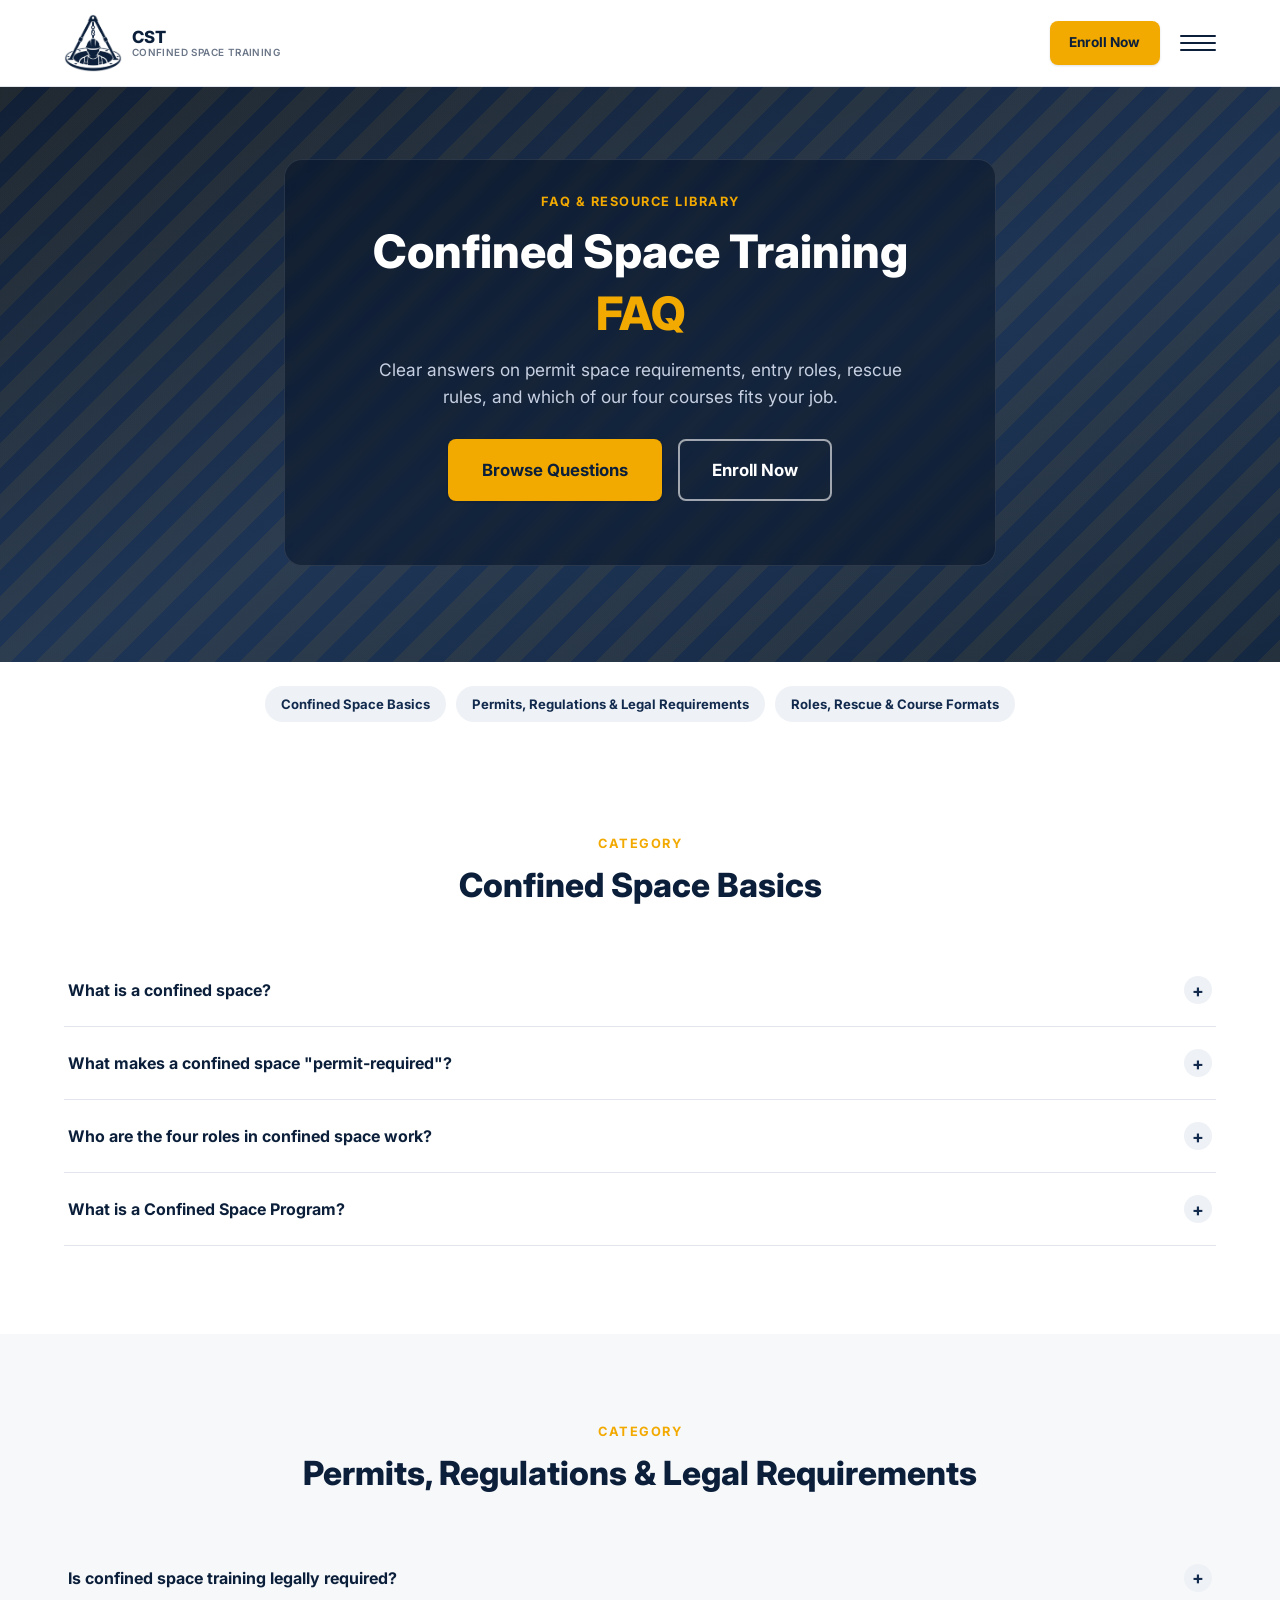
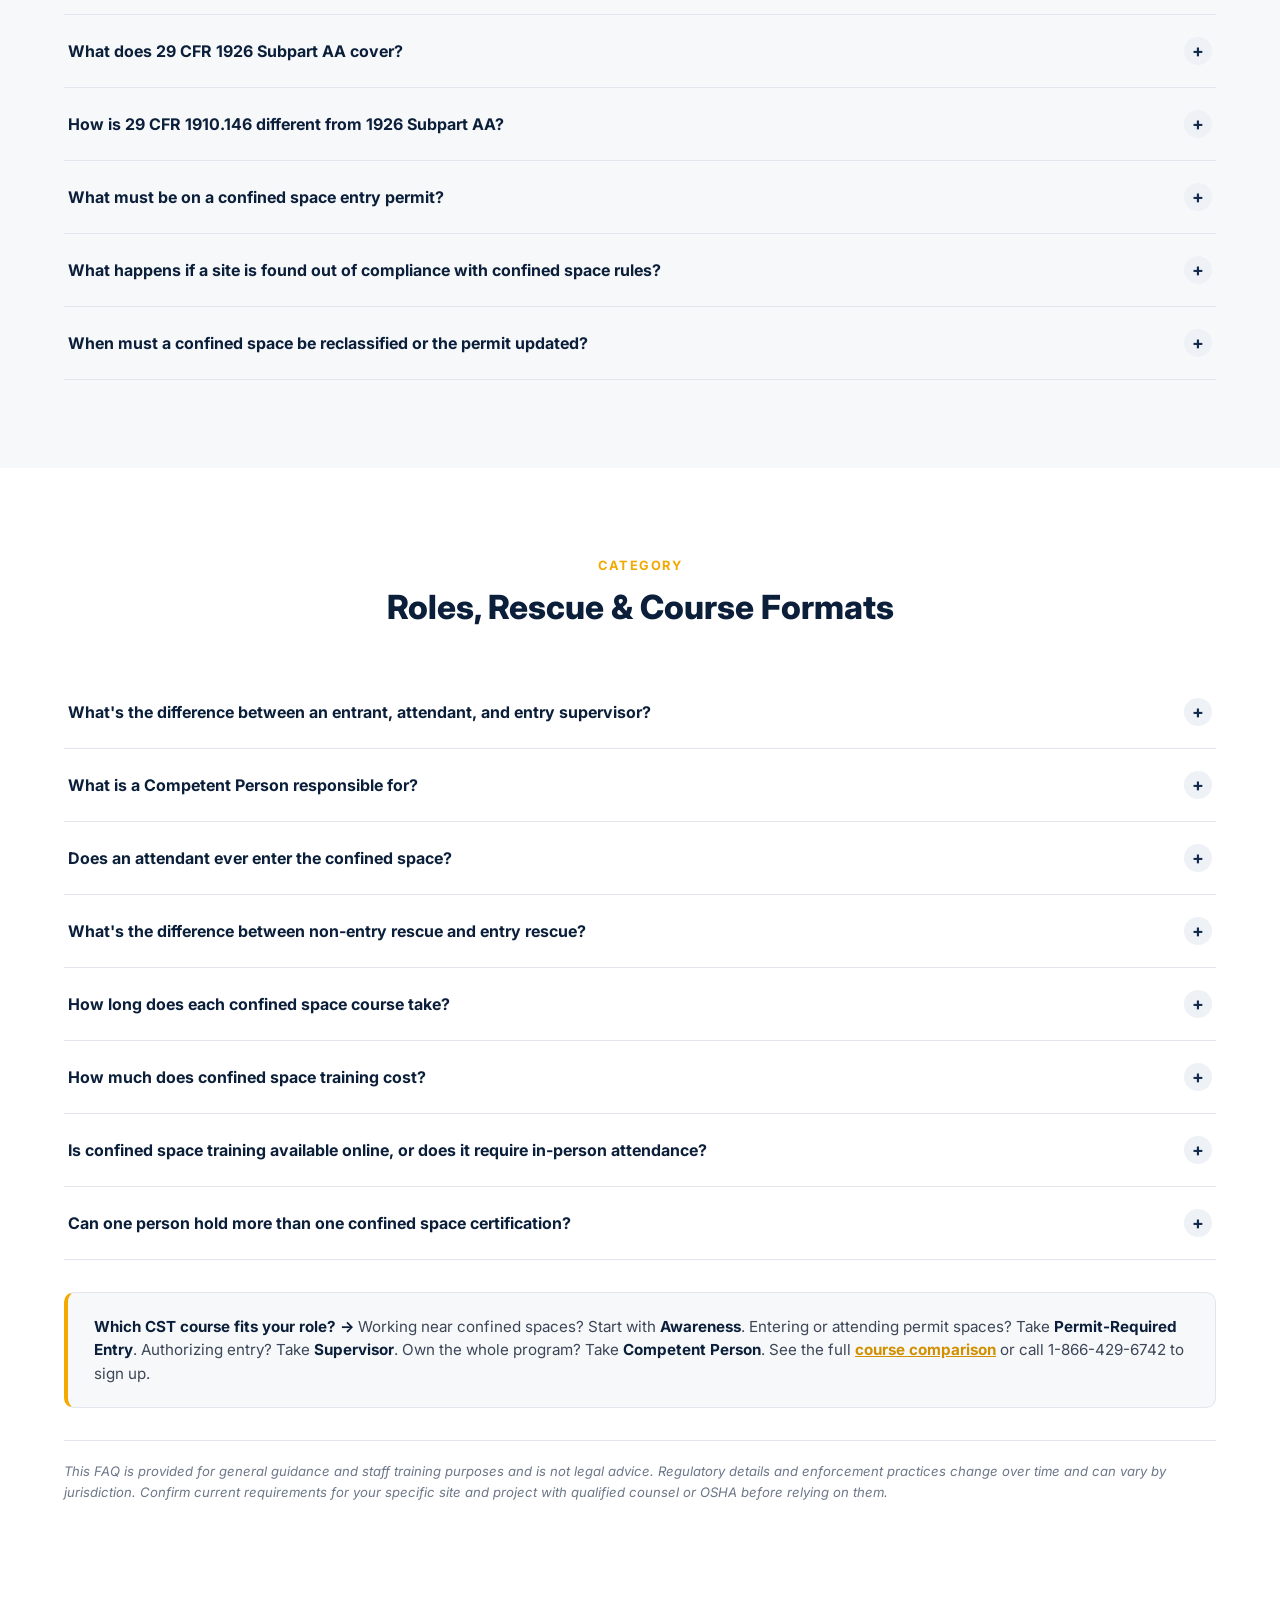
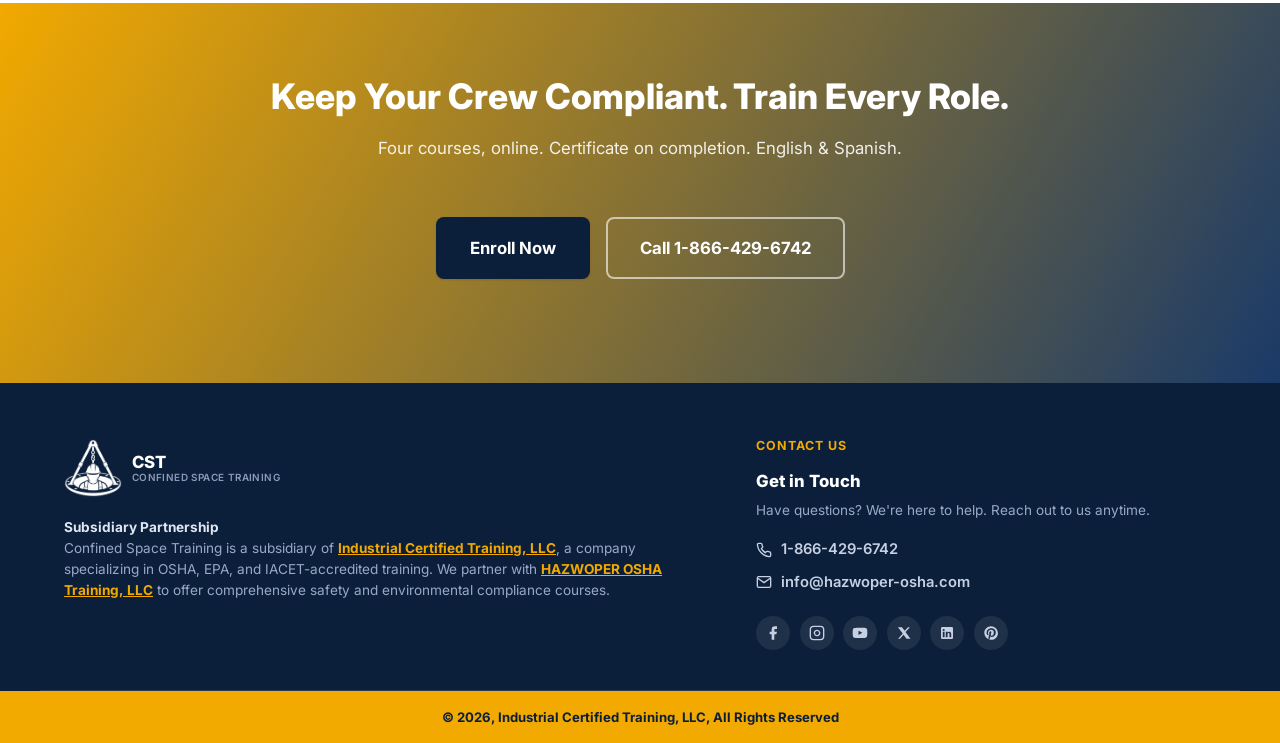
==== commit 02c8df98: "Replace logo with rescue-tripod/manhole icon Swap the placeholder shaft icon for the new hard-hat-in" ====
--- a/frequently-asked-questions/index.html
+++ b/frequently-asked-questions/index.html
@@ -5,8 +5,8 @@
 <meta name="viewport" content="width=device-width, initial-scale=1.0">
 <title>Confined Space Training FAQ | OSHA Permit Space Requirements Explained</title>
 <meta name="description" content="Get clear answers on confined space permit requirements, who needs which OSHA course, entry roles, and rescue rules for construction and general industry.">
-<link rel="icon" type="image/svg+xml" href="../images/cst-logo.svg">
-<link rel="apple-touch-icon" href="../images/cst-logo.svg">
+<link rel="icon" type="image/png" href="../images/cst-logo.png">
+<link rel="apple-touch-icon" href="../images/cst-logo.png">
 
 <meta property="og:type" content="website">
 <meta property="og:title" content="Confined Space Training FAQ">
@@ -52,8 +52,8 @@
   "alternateName": "CST",
   "legalName": "Industrial Certified Training, LLC",
   "url": "https://confined-space.com/",
-  "logo": "https://confined-space.com/images/cst-logo.svg",
-  "image": "https://confined-space.com/images/cst-logo.svg",
+  "logo": "https://confined-space.com/images/cst-logo.png",
+  "image": "https://confined-space.com/images/cst-logo.png",
   "email": "info@hazwoper-osha.com",
   "telephone": "+1-866-429-6742",
   "sameAs": [
@@ -79,7 +79,7 @@
 <header class="site-header">
   <div class="container header-inner">
     <a href="../index.html#top" class="logo">
-      <img src="../images/cst-logo.svg" alt="Confined Space Training (CST)" class="logo-icon">
+      <img src="../images/cst-logo.png" alt="Confined Space Training (CST)" class="logo-icon">
       <span class="logo-text">
         <span class="logo-mark">CST</span>
         <span class="logo-sub">Confined Space Training</span>
@@ -342,7 +342,7 @@
 
     <div class="footer-col footer-col-brand">
       <a href="../index.html#top" class="logo footer-logo">
-        <img src="../images/cst-logo.svg" alt="Confined Space Training (CST)" class="logo-icon logo-icon-footer">
+        <img src="../images/cst-logo.png" alt="Confined Space Training (CST)" class="logo-icon logo-icon-footer">
         <span class="logo-text">
           <span class="logo-mark logo-mark-footer">CST</span>
           <span class="logo-sub logo-sub-footer">Confined Space Training</span>
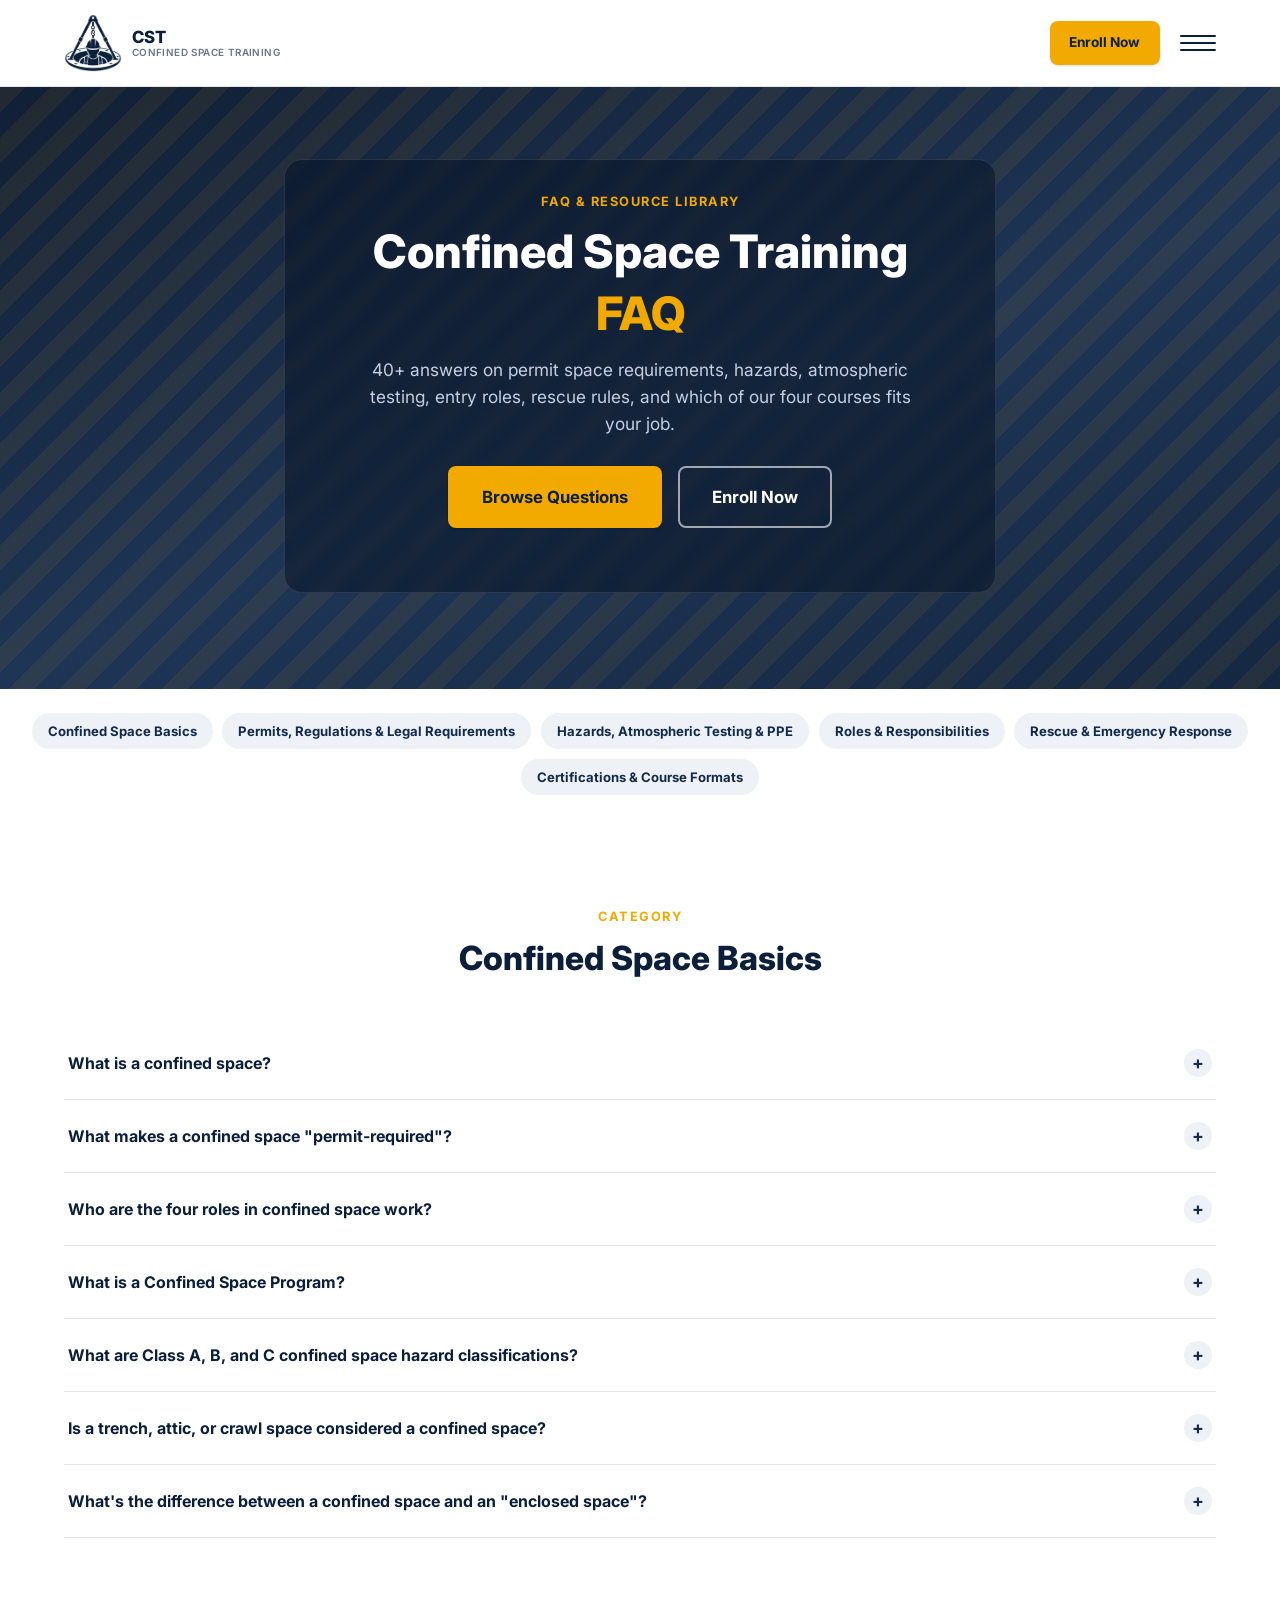
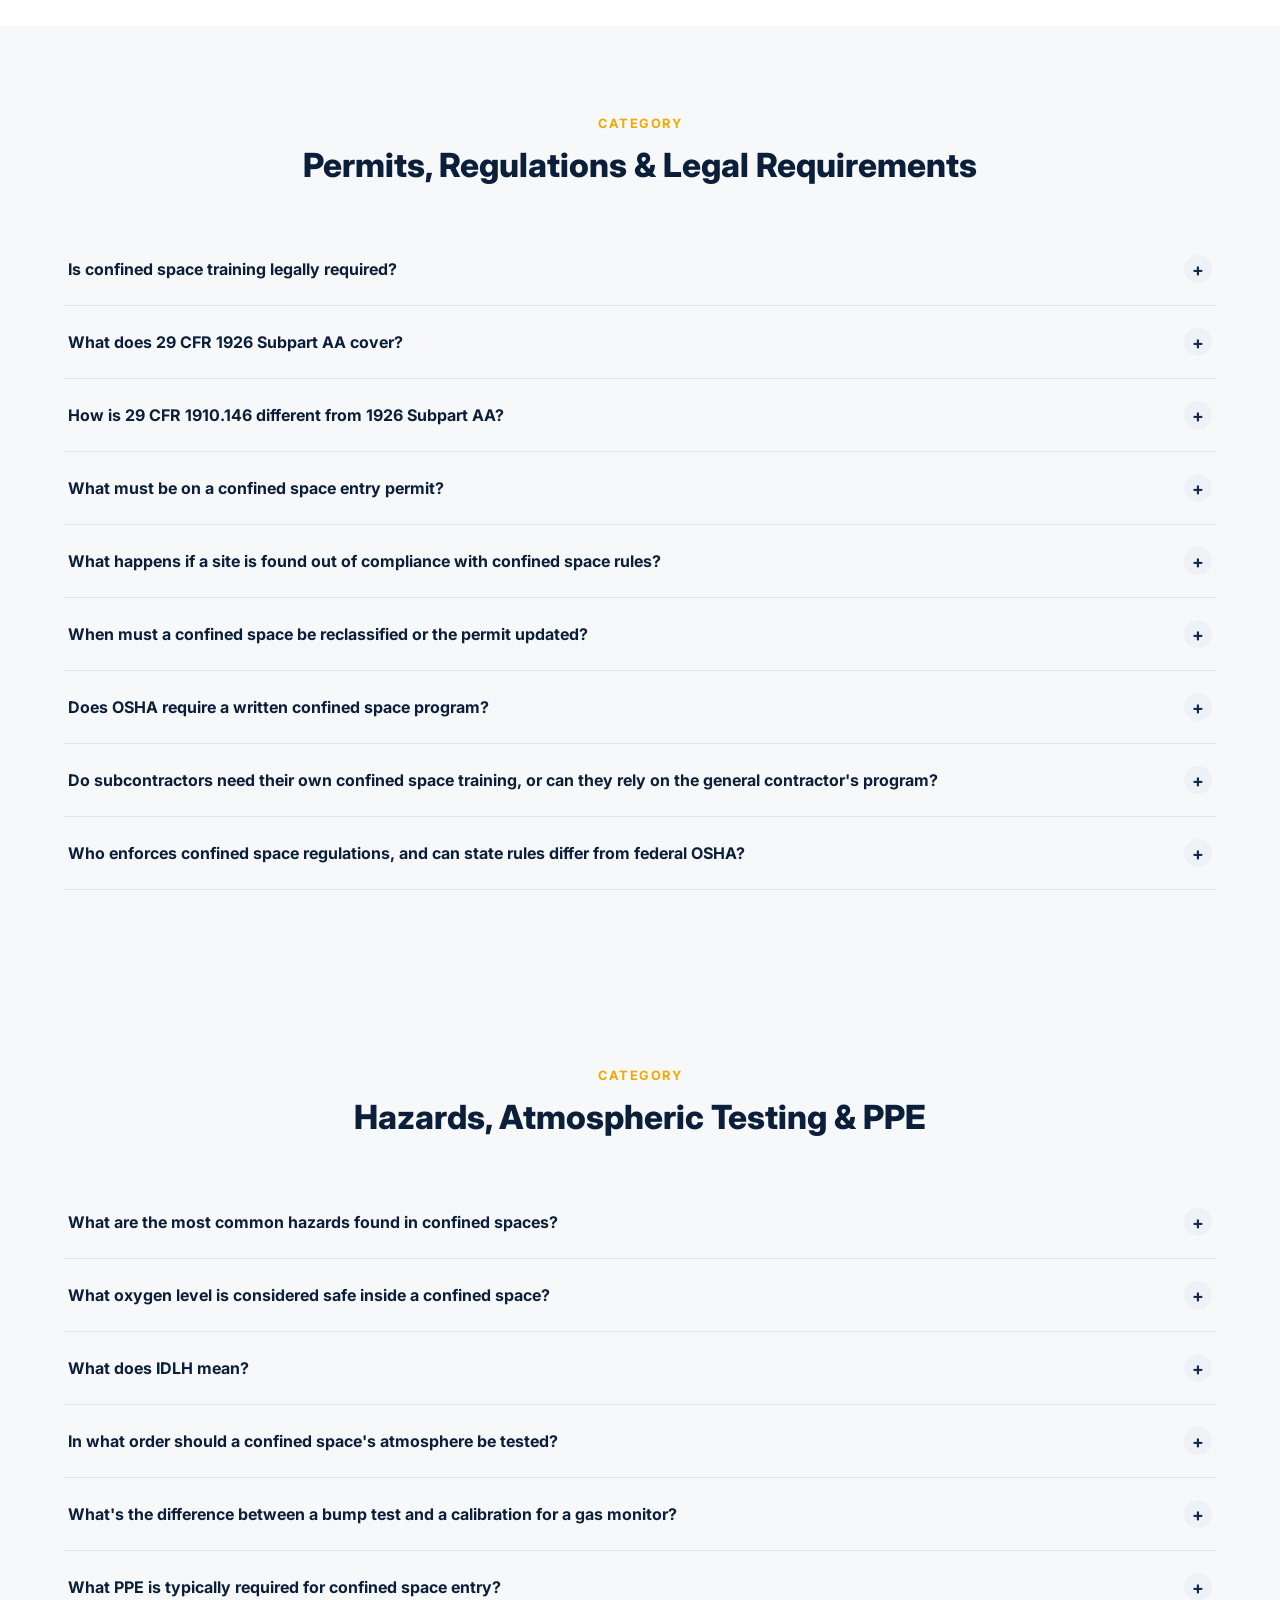
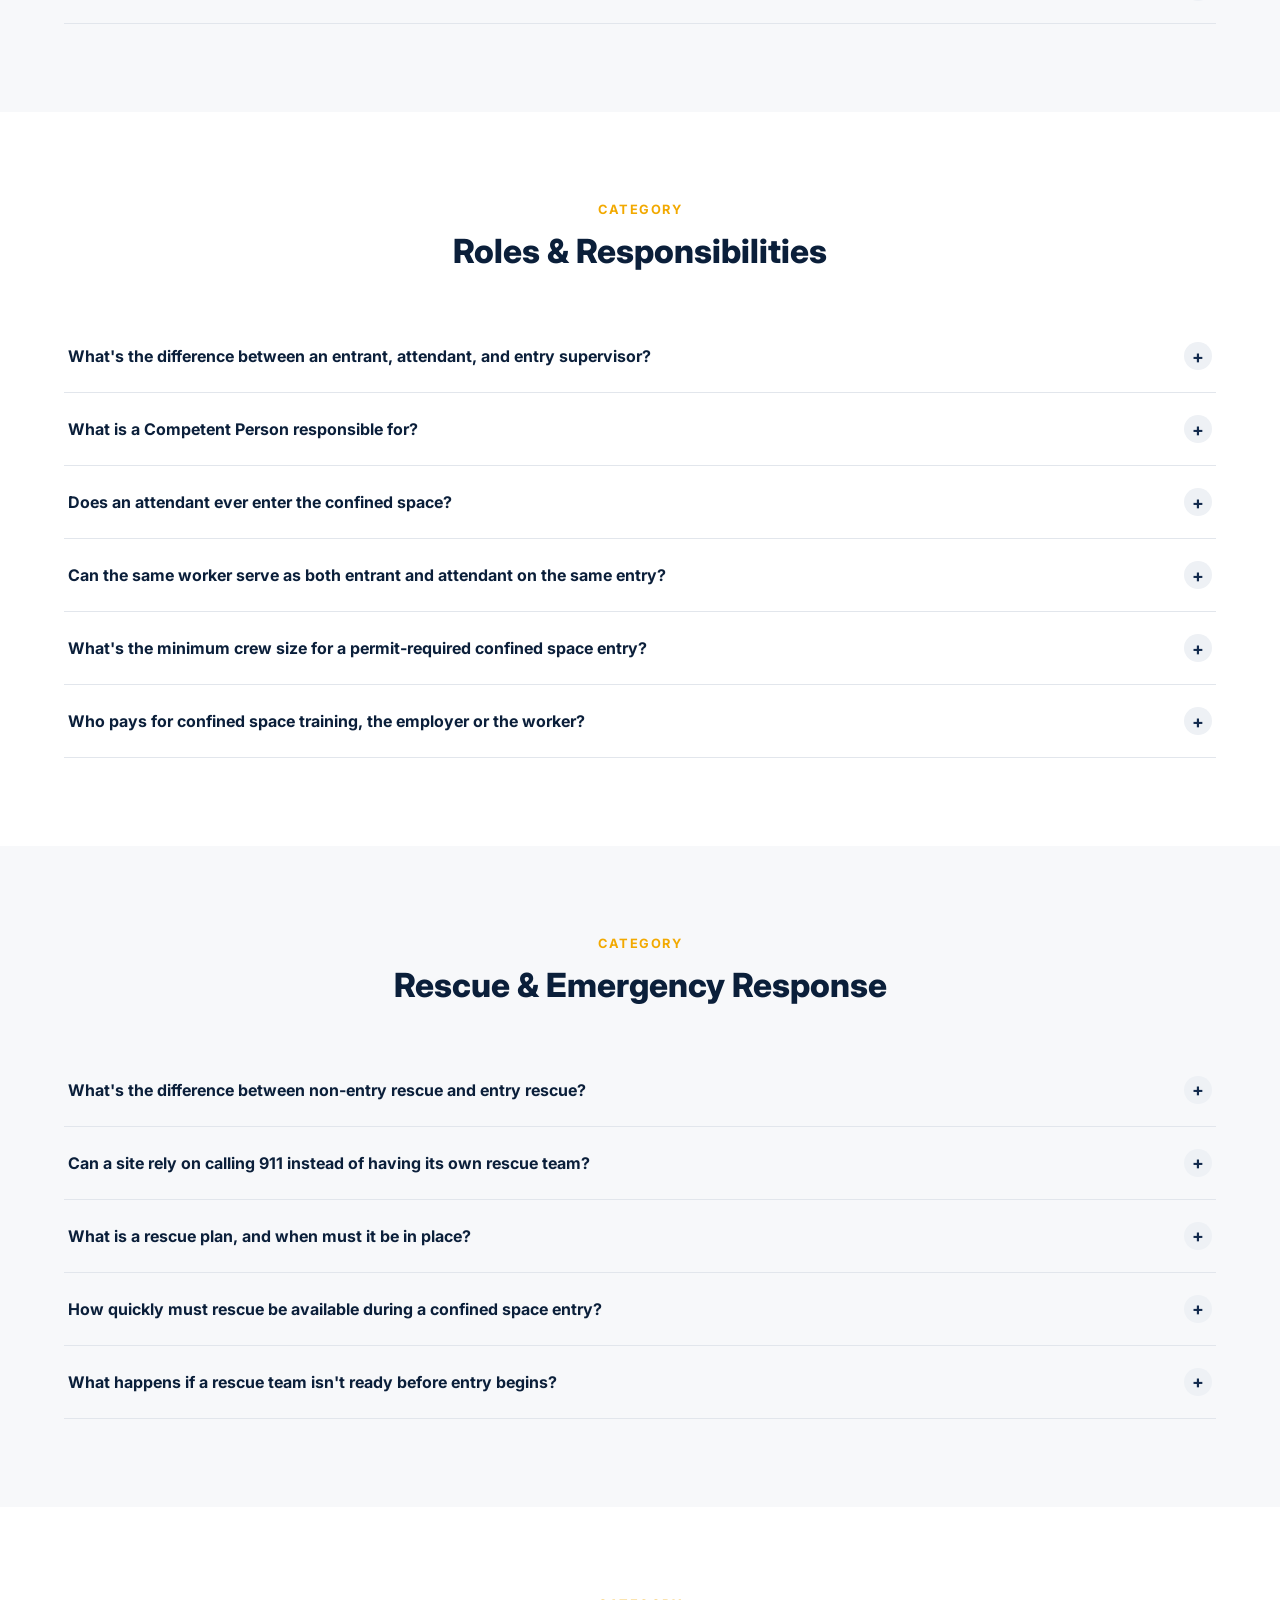
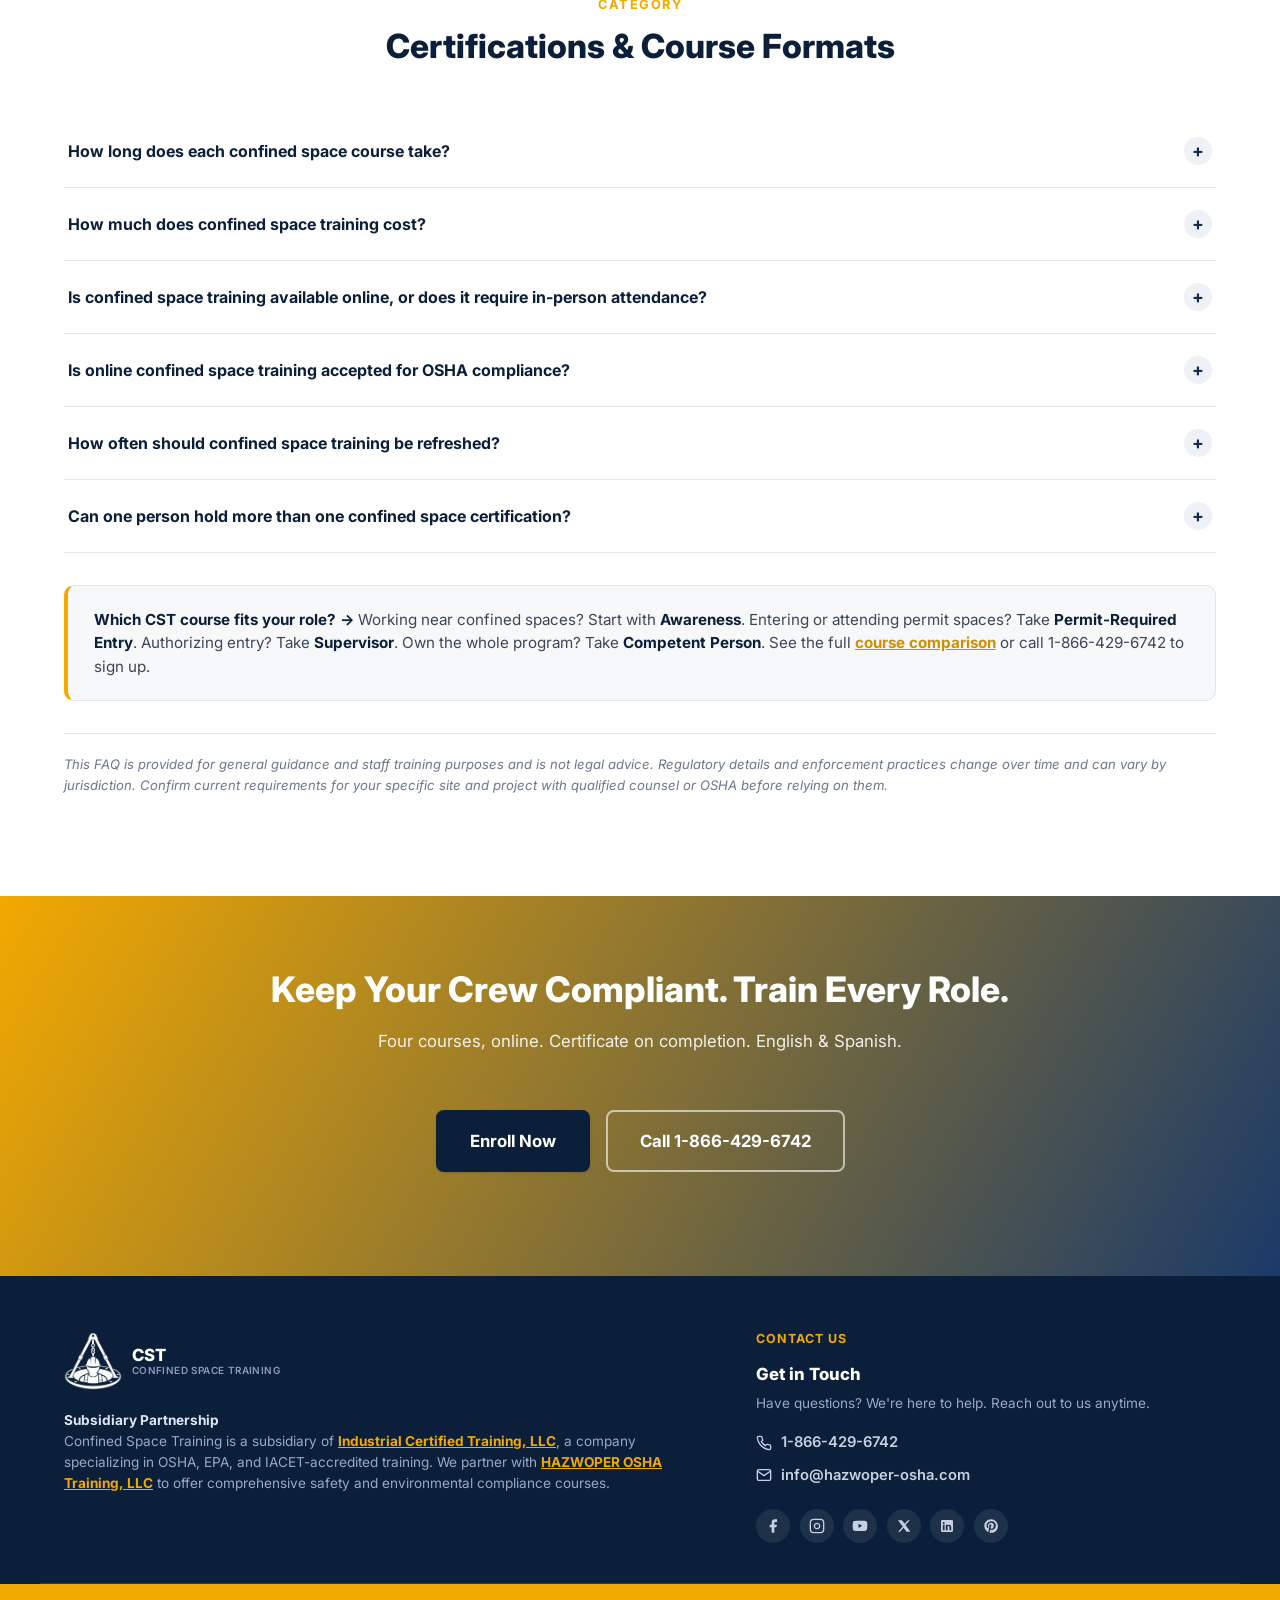
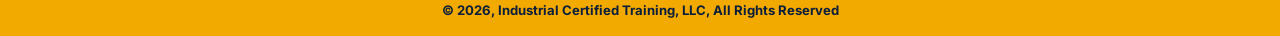
==== commit a5eb3860: "Expand FAQ page with common confined space SEO questions Grow the FAQ resource page from 18 to 39 qu" ====
--- a/frequently-asked-questions/index.html
+++ b/frequently-asked-questions/index.html
@@ -4,16 +4,16 @@
 <meta charset="UTF-8">
 <meta name="viewport" content="width=device-width, initial-scale=1.0">
 <title>Confined Space Training FAQ | OSHA Permit Space Requirements Explained</title>
-<meta name="description" content="Get clear answers on confined space permit requirements, who needs which OSHA course, entry roles, and rescue rules for construction and general industry.">
+<meta name="description" content="40+ answers on confined space permit requirements, hazards, atmospheric testing, entry roles, rescue rules, and OSHA course requirements for construction and general industry.">
 <link rel="icon" type="image/png" href="../images/cst-logo.png">
 <link rel="apple-touch-icon" href="../images/cst-logo.png">
 
 <meta property="og:type" content="website">
 <meta property="og:title" content="Confined Space Training FAQ">
-<meta property="og:description" content="Get clear answers on confined space permit requirements, who needs which OSHA course, entry roles, and rescue rules for construction and general industry.">
+<meta property="og:description" content="40+ answers on confined space permit requirements, hazards, atmospheric testing, entry roles, rescue rules, and OSHA course requirements for construction and general industry.">
 <meta name="twitter:card" content="summary_large_image">
 <meta name="twitter:title" content="Confined Space Training FAQ">
-<meta name="twitter:description" content="Get clear answers on confined space permit requirements, who needs which OSHA course, entry roles, and rescue rules for construction and general industry.">
+<meta name="twitter:description" content="40+ answers on confined space permit requirements, hazards, atmospheric testing, entry roles, rescue rules, and OSHA course requirements for construction and general industry.">
 
 <link rel="preconnect" href="https://fonts.googleapis.com">
 <link href="https://fonts.googleapis.com/css2?family=Inter:wght@400;500;600;700;800&display=swap" rel="stylesheet">
@@ -27,19 +27,40 @@
     {"@type": "Question", "name": "What makes a confined space \"permit-required\"?", "acceptedAnswer": {"@type": "Answer", "text": "A confined space becomes permit-required when it contains, or has the potential to contain, a hazardous atmosphere, material that could engulf an entrant, an internal configuration that could trap or asphyxiate someone, or any other recognized serious safety or health hazard. If any of those apply, entry must go through a written permit system before anyone goes inside."}},
     {"@type": "Question", "name": "Who are the four roles in confined space work?", "acceptedAnswer": {"@type": "Answer", "text": "OSHA's permit space standard defines four roles: the entrant, who physically goes into the space; the attendant, who stays outside monitoring conditions and communicating with the entrant; the entry supervisor, who authorizes and oversees the entry; and the Competent Person, who evaluates hazards and oversees the overall confined space program. One person can be trained and qualified for more than one role."}},
     {"@type": "Question", "name": "What is a Confined Space Program?", "acceptedAnswer": {"@type": "Answer", "text": "A Confined Space Program is the site's written system for identifying and classifying every confined space, controlling entry through permits, training personnel for each role, and planning rescue and emergency response. It is typically built and maintained by a designated Competent Person and reviewed whenever site conditions change."}},
+    {"@type": "Question", "name": "What are Class A, B, and C confined space hazard classifications?", "acceptedAnswer": {"@type": "Answer", "text": "Some older safety programs and industry guidance classify confined spaces by severity: Class A (immediately dangerous to life), Class B (hazardous but not immediately life-threatening), and Class C (low hazard potential). OSHA's own standards, 1926 Subpart AA and 1910.146, don't use this A/B/C system; they instead draw a binary line between permit-required and non-permit confined spaces."}},
+    {"@type": "Question", "name": "Is a trench, attic, or crawl space considered a confined space?", "acceptedAnswer": {"@type": "Answer", "text": "It depends on the configuration and hazards present, not the name of the space. Attics and crawl spaces are often confined spaces when entry and exit are restricted, though many aren't permit-required unless a specific hazard exists. Trenches are regulated separately under OSHA's excavation standard, 29 CFR 1926 Subpart P, but a trench can also meet the confined space definition, and some trenches require both trenching and confined space precautions at once."}},
+    {"@type": "Question", "name": "What's the difference between a confined space and an \"enclosed space\"?", "acceptedAnswer": {"@type": "Answer", "text": "\"Enclosed space\" is a maritime and shipyard-specific term used under 29 CFR 1915 Subpart B, with its own testing and certification requirements for vessels. On construction sites and in general industry, \"confined space\" is the term that applies, governed by 1926 Subpart AA and 1910.146 respectively."}},
     {"@type": "Question", "name": "Is confined space training legally required?", "acceptedAnswer": {"@type": "Answer", "text": "Yes. Employers must ensure that anyone entering, attending, or supervising entry into a permit-required confined space is trained for that specific role before they perform the work, and must retrain workers whenever job duties change, a new hazard is introduced, or performance shows the training wasn't effective."}},
     {"@type": "Question", "name": "What does 29 CFR 1926 Subpart AA cover?", "acceptedAnswer": {"@type": "Answer", "text": "29 CFR 1926 Subpart AA is OSHA's confined spaces in construction standard. It sets requirements for identifying and classifying confined spaces on a construction site, developing a written permit program, training entrants, attendants, entry supervisors, and the Competent Person, and planning rescue and emergency response specific to construction work."}},
     {"@type": "Question", "name": "How is 29 CFR 1910.146 different from 1926 Subpart AA?", "acceptedAnswer": {"@type": "Answer", "text": "29 CFR 1910.146 is the general industry permit-required confined spaces standard, while 1926 Subpart AA is the construction-specific version adopted later to address the coordination challenges of a constantly changing construction site (multiple employers, evolving hazards). The core roles and permit concepts are similar, but Subpart AA adds construction-specific requirements like continuous atmospheric monitoring and information exchange between employers on multi-employer sites."}},
     {"@type": "Question", "name": "What must be on a confined space entry permit?", "acceptedAnswer": {"@type": "Answer", "text": "A valid entry permit identifies the space, the purpose and duration of entry, the hazards present, the measures used to isolate and control those hazards, acceptable entry conditions and test results, the names of the entrants, attendant, and entry supervisor, rescue and emergency procedures, and any additional permits (like hot work) in effect."}},
     {"@type": "Question", "name": "What happens if a site is found out of compliance with confined space rules?", "acceptedAnswer": {"@type": "Answer", "text": "Non-compliance can result in significant OSHA fines per violation, stop-work orders, and in serious cases criminal referral if a fatality results from a willful violation. Confined space incidents are also one of the leading causes of multiple-fatality events, since would-be rescuers are frequently injured or killed attempting an untrained rescue."}},
     {"@type": "Question", "name": "When must a confined space be reclassified or the permit updated?", "acceptedAnswer": {"@type": "Answer", "text": "A space must be reevaluated any time conditions change, for example a hazard is introduced, removed, or controlled differently, or work scope shifts. If all hazards are eliminated, a permit-required space can sometimes be reclassified as non-permit, but that reclassification itself must be documented and verified before entry proceeds under the relaxed rules."}},
+    {"@type": "Question", "name": "Does OSHA require a written confined space program?", "acceptedAnswer": {"@type": "Answer", "text": "Yes, on construction sites 29 CFR 1926 Subpart AA requires a written permit space program whenever the site has one or more permit-required confined spaces. The program has to identify every such space, spell out the permit system, and assign training and rescue responsibilities before any entry work begins."}},
+    {"@type": "Question", "name": "Do subcontractors need their own confined space training, or can they rely on the general contractor's program?", "acceptedAnswer": {"@type": "Answer", "text": "Each employer remains responsible for training its own workers. Under 1926 Subpart AA, when multiple employers work on a site with permit spaces, the host employer must share information about identified spaces and hazards with contractors, but that information-sharing doesn't substitute for a subcontractor training its own crew."}},
+    {"@type": "Question", "name": "Who enforces confined space regulations, and can state rules differ from federal OSHA?", "acceptedAnswer": {"@type": "Answer", "text": "Federal OSHA enforces 1926 Subpart AA and 1910.146 in most states, but roughly half the states run their own OSHA-approved state plans, which must be at least as protective as the federal rules and sometimes add requirements on top. Confirm your state plan's specifics if you're in one."}},
+    {"@type": "Question", "name": "What are the most common hazards found in confined spaces?", "acceptedAnswer": {"@type": "Answer", "text": "Oxygen deficiency or enrichment, toxic or flammable atmospheres (such as hydrogen sulfide, carbon monoxide, or methane), engulfment in a free-flowing solid or liquid, mechanical hazards from moving equipment, and physical hazards like poor lighting, temperature extremes, or excessive noise."}},
+    {"@type": "Question", "name": "What oxygen level is considered safe inside a confined space?", "acceptedAnswer": {"@type": "Answer", "text": "Normal atmospheric oxygen is about 20.9%. OSHA treats an atmosphere as oxygen-deficient below 19.5% and oxygen-enriched above 23.5%; both extremes count as hazardous atmospheres requiring ventilation or respiratory protection before entry."}},
+    {"@type": "Question", "name": "What does IDLH mean?", "acceptedAnswer": {"@type": "Answer", "text": "IDLH stands for Immediately Dangerous to Life or Health: an atmospheric condition (toxic concentration, oxygen level, or explosive gas concentration) that poses an immediate threat to life or would impair the ability to escape unaided. Any space with a known or suspected IDLH atmosphere requires the highest level of precaution, including a verified rescue capability, before entry."}},
+    {"@type": "Question", "name": "In what order should a confined space's atmosphere be tested?", "acceptedAnswer": {"@type": "Answer", "text": "Oxygen level first, then flammability (the lower explosive limit, or LEL), then toxic contaminants. Testing in this order matters because an abnormal oxygen reading changes how the flammability and toxicity results should be interpreted."}},
+    {"@type": "Question", "name": "What's the difference between a bump test and a calibration for a gas monitor?", "acceptedAnswer": {"@type": "Answer", "text": "A bump test is a quick check that exposes the monitor to a known concentration of gas to confirm the sensors and alarms respond, and should be done before every day's use. Calibration is a more thorough adjustment against a certified reference gas, performed on a manufacturer-recommended schedule or whenever a bump test fails."}},
+    {"@type": "Question", "name": "What PPE is typically required for confined space entry?", "acceptedAnswer": {"@type": "Answer", "text": "It depends on the hazard assessment, but commonly includes a full-body harness with retrieval line, a calibrated multi-gas monitor, appropriate respiratory protection (ranging from an air-purifying respirator up to supplied air, depending on the atmosphere), and sometimes fall protection, hearing protection, or chemical-resistant clothing for specific hazards."}},
     {"@type": "Question", "name": "What's the difference between an entrant, attendant, and entry supervisor?", "acceptedAnswer": {"@type": "Answer", "text": "The entrant is the person who physically goes inside the confined space and is responsible for recognizing warning signs and exiting when told to. The attendant stays outside for the entire entry, monitors conditions, maintains communication, and can order an evacuation. The entry supervisor authorizes the entry, verifies the permit and conditions are acceptable, and has overall responsibility for the entry operation."}},
     {"@type": "Question", "name": "What is a Competent Person responsible for?", "acceptedAnswer": {"@type": "Answer", "text": "A Competent Person is capable of identifying existing and predictable confined space hazards and has the authority to take prompt corrective action. On a construction site, the Competent Person typically evaluates and classifies every confined space, oversees the written permit program, and ensures rescue capability is in place before entry work begins."}},
     {"@type": "Question", "name": "Does an attendant ever enter the confined space?", "acceptedAnswer": {"@type": "Answer", "text": "No. An attendant's most important duty is to stay outside the space at all times during entry operations. Entering the space to attempt a rescue, even with good intentions, is one of the most common causes of multiple-fatality confined space incidents, which is exactly why attendant training emphasizes calling for a trained rescue team instead."}},
+    {"@type": "Question", "name": "Can the same worker serve as both entrant and attendant on the same entry?", "acceptedAnswer": {"@type": "Answer", "text": "No. The attendant must stay dedicated to monitoring the entry the entire time and can't perform other duties, including entering the space, so one person can't fill the entrant and attendant roles on the same entry. A worker can be trained and qualified for both roles, just never simultaneously on the same job."}},
+    {"@type": "Question", "name": "What's the minimum crew size for a permit-required confined space entry?", "acceptedAnswer": {"@type": "Answer", "text": "At minimum, a compliant entry needs an entrant, an attendant, and an entry supervisor, so most permit entries require at least two people, since the same qualified person can often serve as entry supervisor and attendant, but never as the entrant and attendant together."}},
+    {"@type": "Question", "name": "Who pays for confined space training, the employer or the worker?", "acceptedAnswer": {"@type": "Answer", "text": "The employer. OSHA requires this training to be provided at no cost to employees, the same as other legally required safety training."}},
     {"@type": "Question", "name": "What's the difference between non-entry rescue and entry rescue?", "acceptedAnswer": {"@type": "Answer", "text": "Non-entry rescue uses a retrieval system, typically a harness and winch, so the attendant or others can pull an entrant out without anyone else entering the space. Entry rescue requires a trained rescue team to physically go into the space to remove the entrant, and is only used when a retrieval system isn't feasible or safe. Every confined space program must plan for whichever type applies before entry begins."}},
+    {"@type": "Question", "name": "Can a site rely on calling 911 instead of having its own rescue team?", "acceptedAnswer": {"@type": "Answer", "text": "Only if the local emergency service has been contacted in advance, has confirmed it can actually perform a rescue from that specific space in time, and knows it's designated for that role. A site can't simply assume 911 will arrive fast enough or be equipped for a permit space rescue; many employers find a dedicated on-site or on-call rescue team is the only reliable way to meet that bar."}},
+    {"@type": "Question", "name": "What is a rescue plan, and when must it be in place?", "acceptedAnswer": {"@type": "Answer", "text": "A rescue plan documents exactly how an entrant will be removed if something goes wrong: who performs the rescue, what equipment is used, and how emergency services are contacted. It has to be worked out and in place before entry begins, not improvised after an incident starts."}},
+    {"@type": "Question", "name": "How quickly must rescue be available during a confined space entry?", "acceptedAnswer": {"@type": "Answer", "text": "OSHA doesn't set one universal number of minutes; it requires rescue to be available quickly enough to prevent a fatality or serious injury given the specific hazards present. An oxygen-deficient or IDLH atmosphere leaves far less time than a lower-risk space, which is why the rescue plan has to be tailored to each space rather than generic."}},
+    {"@type": "Question", "name": "What happens if a rescue team isn't ready before entry begins?", "acceptedAnswer": {"@type": "Answer", "text": "Entry can't proceed. A verified rescue capability is a prerequisite for opening a permit-required confined space entry permit, not something arranged after entrants are already inside."}},
     {"@type": "Question", "name": "How long does each confined space course take?", "acceptedAnswer": {"@type": "Answer", "text": "Awareness and Permit-Required Entry training each run about 3 hours, Supervisor training runs about 5 hours, and Competent Person training runs about 6 hours. All are self-paced online courses."}},
     {"@type": "Question", "name": "How much does confined space training cost?", "acceptedAnswer": {"@type": "Answer", "text": "Our Confined Space Awareness course is $49.99, Permit-Required Entry is $59.99, Supervisor training is $69.99, and Competent Person training is $159.99, each per seat. Volume discounts are available for group enrollments; see the Pricing section on the main course page."}},
     {"@type": "Question", "name": "Is confined space training available online, or does it require in-person attendance?", "acceptedAnswer": {"@type": "Answer", "text": "Our four courses are on-demand online by default, self-paced, mobile-friendly, and available in English and Spanish, with a certificate issued immediately on completion. SCORM packages, Virtual Instructor-Led sessions, and In-Person Group training are available on request for teams that need those formats."}},
+    {"@type": "Question", "name": "Is online confined space training accepted for OSHA compliance?", "acceptedAnswer": {"@type": "Answer", "text": "Yes, for the classroom and knowledge portion. OSHA doesn't prohibit online delivery of required training, but employers must also confirm hands-on competency wherever the standard requires it, such as practical use of retrieval systems, monitors, and PPE. Online coursework is typically paired with a site-specific or hands-on component for entrants, attendants, and rescue personnel."}},
+    {"@type": "Question", "name": "How often should confined space training be refreshed?", "acceptedAnswer": {"@type": "Answer", "text": "OSHA doesn't set a fixed renewal interval; retraining is required whenever job duties change, a new hazard is introduced, or an evaluation shows a worker isn't performing to the required standard. Many employers still schedule refreshers annually as a best practice even when it isn't strictly mandated."}},
     {"@type": "Question", "name": "Can one person hold more than one confined space certification?", "acceptedAnswer": {"@type": "Answer", "text": "Yes. It's common, especially on smaller crews, for the same person to complete Permit-Required Entry training and Supervisor training, or for a safety manager to complete Supervisor and Competent Person training, so they're qualified for multiple roles depending on which job they're doing that day."}}
   ]
 }
@@ -125,8 +146,8 @@
         <p class="eyebrow">FAQ &amp; Resource Library</p>
         <h1>Confined Space Training <span>FAQ</span></h1>
         <p class="hero-lead">
-          Clear answers on permit space requirements, entry roles, rescue rules, and which of our four courses
-          fits your job.
+          40+ answers on permit space requirements, hazards, atmospheric testing, entry roles, rescue rules, and
+          which of our four courses fits your job.
         </p>
         <div class="hero-cta-row">
           <a href="#basics" class="btn btn-primary btn-lg">Browse Questions</a>
@@ -140,7 +161,10 @@
   <nav class="faq-jumpnav" aria-label="FAQ categories">
     <a href="#basics">Confined Space Basics</a>
     <a href="#permits">Permits, Regulations &amp; Legal Requirements</a>
-    <a href="#roles">Roles, Rescue &amp; Course Formats</a>
+    <a href="#hazards">Hazards, Atmospheric Testing &amp; PPE</a>
+    <a href="#roles">Roles &amp; Responsibilities</a>
+    <a href="#rescue">Rescue &amp; Emergency Response</a>
+    <a href="#certifications">Certifications &amp; Course Formats</a>
   </nav>
 
   <!-- CONFINED SPACE BASICS -->
@@ -191,6 +215,27 @@
           </button>
           <div class="faq-answer"><p>A Confined Space Program is the site's written system for identifying and classifying every confined space, controlling entry through permits, training personnel for each role, and planning rescue and emergency response. It is typically built and maintained by a designated Competent Person and reviewed whenever site conditions change.</p></div>
         </div>
+        <div class="faq-item">
+          <button class="faq-question" aria-expanded="false">
+            What are Class A, B, and C confined space hazard classifications?
+            <span class="faq-icon">+</span>
+          </button>
+          <div class="faq-answer"><p>Some older safety programs and industry guidance classify confined spaces by severity: Class A (immediately dangerous to life), Class B (hazardous but not immediately life-threatening), and Class C (low hazard potential). OSHA's own standards, 1926 Subpart AA and 1910.146, don't use this A/B/C system; they instead draw a binary line between permit-required and non-permit confined spaces.</p></div>
+        </div>
+        <div class="faq-item">
+          <button class="faq-question" aria-expanded="false">
+            Is a trench, attic, or crawl space considered a confined space?
+            <span class="faq-icon">+</span>
+          </button>
+          <div class="faq-answer"><p>It depends on the configuration and hazards present, not the name of the space. Attics and crawl spaces are often confined spaces when entry and exit are restricted, though many aren't permit-required unless a specific hazard exists. Trenches are regulated separately under OSHA's excavation standard, 29 CFR 1926 Subpart P, but a trench can also meet the confined space definition, and some trenches require both trenching and confined space precautions at once.</p></div>
+        </div>
+        <div class="faq-item">
+          <button class="faq-question" aria-expanded="false">
+            What's the difference between a confined space and an "enclosed space"?
+            <span class="faq-icon">+</span>
+          </button>
+          <div class="faq-answer"><p>"Enclosed space" is a maritime and shipyard-specific term used under 29 CFR 1915 Subpart B, with its own testing and certification requirements for vessels. On construction sites and in general industry, "confined space" is the term that applies, governed by 1926 Subpart AA and 1910.146 respectively.</p></div>
+        </div>
       </div>
     </div>
   </section>
@@ -245,16 +290,91 @@
           </button>
           <div class="faq-answer"><p>A space must be reevaluated any time conditions change, for example a hazard is introduced, removed, or controlled differently, or work scope shifts. If all hazards are eliminated, a permit-required space can sometimes be reclassified as non-permit, but that reclassification itself must be documented and verified before entry proceeds under the relaxed rules. This is core to what our <a href="../index.html#courses">Competent Person course</a> covers.</p></div>
         </div>
-      </div>
-    </div>
-  </section>
-
-  <!-- ROLES, RESCUE & COURSE FORMATS -->
+        <div class="faq-item">
+          <button class="faq-question" aria-expanded="false">
+            Does OSHA require a written confined space program?
+            <span class="faq-icon">+</span>
+          </button>
+          <div class="faq-answer"><p>Yes, on construction sites 29 CFR 1926 Subpart AA requires a written permit space program whenever the site has one or more permit-required confined spaces. The program has to identify every such space, spell out the permit system, and assign training and rescue responsibilities before any entry work begins.</p></div>
+        </div>
+        <div class="faq-item">
+          <button class="faq-question" aria-expanded="false">
+            Do subcontractors need their own confined space training, or can they rely on the general contractor's program?
+            <span class="faq-icon">+</span>
+          </button>
+          <div class="faq-answer"><p>Each employer remains responsible for training its own workers. Under 1926 Subpart AA, when multiple employers work on a site with permit spaces, the host employer must share information about identified spaces and hazards with contractors, but that information-sharing doesn't substitute for a subcontractor training its own crew.</p></div>
+        </div>
+        <div class="faq-item">
+          <button class="faq-question" aria-expanded="false">
+            Who enforces confined space regulations, and can state rules differ from federal OSHA?
+            <span class="faq-icon">+</span>
+          </button>
+          <div class="faq-answer"><p>Federal OSHA enforces 1926 Subpart AA and 1910.146 in most states, but roughly half the states run their own OSHA-approved state plans, which must be at least as protective as the federal rules and sometimes add requirements on top. Confirm your state plan's specifics if you're in one.</p></div>
+        </div>
+      </div>
+    </div>
+  </section>
+
+  <!-- HAZARDS, ATMOSPHERIC TESTING & PPE -->
+  <section class="section section-alt" id="hazards">
+    <div class="container">
+      <div class="section-head">
+        <p class="eyebrow">Category</p>
+        <h2>Hazards, Atmospheric Testing &amp; PPE</h2>
+      </div>
+      <div class="faq-page-list">
+        <div class="faq-item">
+          <button class="faq-question" aria-expanded="false">
+            What are the most common hazards found in confined spaces?
+            <span class="faq-icon">+</span>
+          </button>
+          <div class="faq-answer"><p>Oxygen deficiency or enrichment, toxic or flammable atmospheres (such as hydrogen sulfide, carbon monoxide, or methane), engulfment in a free-flowing solid or liquid, mechanical hazards from moving equipment, and physical hazards like poor lighting, temperature extremes, or excessive noise.</p></div>
+        </div>
+        <div class="faq-item">
+          <button class="faq-question" aria-expanded="false">
+            What oxygen level is considered safe inside a confined space?
+            <span class="faq-icon">+</span>
+          </button>
+          <div class="faq-answer"><p>Normal atmospheric oxygen is about 20.9%. OSHA treats an atmosphere as oxygen-deficient below 19.5% and oxygen-enriched above 23.5%; both extremes count as hazardous atmospheres requiring ventilation or respiratory protection before entry.</p></div>
+        </div>
+        <div class="faq-item">
+          <button class="faq-question" aria-expanded="false">
+            What does IDLH mean?
+            <span class="faq-icon">+</span>
+          </button>
+          <div class="faq-answer"><p>IDLH stands for Immediately Dangerous to Life or Health: an atmospheric condition (toxic concentration, oxygen level, or explosive gas concentration) that poses an immediate threat to life or would impair the ability to escape unaided. Any space with a known or suspected IDLH atmosphere requires the highest level of precaution, including a verified rescue capability, before entry.</p></div>
+        </div>
+        <div class="faq-item">
+          <button class="faq-question" aria-expanded="false">
+            In what order should a confined space's atmosphere be tested?
+            <span class="faq-icon">+</span>
+          </button>
+          <div class="faq-answer"><p>Oxygen level first, then flammability (the lower explosive limit, or LEL), then toxic contaminants. Testing in this order matters because an abnormal oxygen reading changes how the flammability and toxicity results should be interpreted.</p></div>
+        </div>
+        <div class="faq-item">
+          <button class="faq-question" aria-expanded="false">
+            What's the difference between a bump test and a calibration for a gas monitor?
+            <span class="faq-icon">+</span>
+          </button>
+          <div class="faq-answer"><p>A bump test is a quick check that exposes the monitor to a known concentration of gas to confirm the sensors and alarms respond, and should be done before every day's use. Calibration is a more thorough adjustment against a certified reference gas, performed on a manufacturer-recommended schedule or whenever a bump test fails.</p></div>
+        </div>
+        <div class="faq-item">
+          <button class="faq-question" aria-expanded="false">
+            What PPE is typically required for confined space entry?
+            <span class="faq-icon">+</span>
+          </button>
+          <div class="faq-answer"><p>It depends on the hazard assessment, but commonly includes a full-body harness with retrieval line, a calibrated multi-gas monitor, appropriate respiratory protection (ranging from an air-purifying respirator up to supplied air, depending on the atmosphere), and sometimes fall protection, hearing protection, or chemical-resistant clothing for specific hazards. Our <a href="../index.html#courses">Awareness and Permit-Required Entry courses</a> cover PPE selection in detail.</p></div>
+        </div>
+      </div>
+    </div>
+  </section>
+
+  <!-- ROLES & RESPONSIBILITIES -->
   <section class="section" id="roles">
     <div class="container">
       <div class="section-head">
         <p class="eyebrow">Category</p>
-        <h2>Roles, Rescue &amp; Course Formats</h2>
+        <h2>Roles &amp; Responsibilities</h2>
       </div>
       <div class="faq-page-list">
         <div class="faq-item">
@@ -280,6 +400,39 @@
         </div>
         <div class="faq-item">
           <button class="faq-question" aria-expanded="false">
+            Can the same worker serve as both entrant and attendant on the same entry?
+            <span class="faq-icon">+</span>
+          </button>
+          <div class="faq-answer"><p>No. The attendant must stay dedicated to monitoring the entry the entire time and can't perform other duties, including entering the space, so one person can't fill the entrant and attendant roles on the same entry. A worker can be trained and qualified for both roles, just never simultaneously on the same job.</p></div>
+        </div>
+        <div class="faq-item">
+          <button class="faq-question" aria-expanded="false">
+            What's the minimum crew size for a permit-required confined space entry?
+            <span class="faq-icon">+</span>
+          </button>
+          <div class="faq-answer"><p>At minimum, a compliant entry needs an entrant, an attendant, and an entry supervisor, so most permit entries require at least two people, since the same qualified person can often serve as entry supervisor and attendant, but never as the entrant and attendant together.</p></div>
+        </div>
+        <div class="faq-item">
+          <button class="faq-question" aria-expanded="false">
+            Who pays for confined space training, the employer or the worker?
+            <span class="faq-icon">+</span>
+          </button>
+          <div class="faq-answer"><p>The employer. OSHA requires this training to be provided at no cost to employees, the same as other legally required safety training.</p></div>
+        </div>
+      </div>
+    </div>
+  </section>
+
+  <!-- RESCUE & EMERGENCY RESPONSE -->
+  <section class="section section-alt" id="rescue">
+    <div class="container">
+      <div class="section-head">
+        <p class="eyebrow">Category</p>
+        <h2>Rescue &amp; Emergency Response</h2>
+      </div>
+      <div class="faq-page-list">
+        <div class="faq-item">
+          <button class="faq-question" aria-expanded="false">
             What's the difference between non-entry rescue and entry rescue?
             <span class="faq-icon">+</span>
           </button>
@@ -287,6 +440,46 @@
         </div>
         <div class="faq-item">
           <button class="faq-question" aria-expanded="false">
+            Can a site rely on calling 911 instead of having its own rescue team?
+            <span class="faq-icon">+</span>
+          </button>
+          <div class="faq-answer"><p>Only if the local emergency service has been contacted in advance, has confirmed it can actually perform a rescue from that specific space in time, and knows it's designated for that role. A site can't simply assume 911 will arrive fast enough or be equipped for a permit space rescue; many employers find a dedicated on-site or on-call rescue team is the only reliable way to meet that bar.</p></div>
+        </div>
+        <div class="faq-item">
+          <button class="faq-question" aria-expanded="false">
+            What is a rescue plan, and when must it be in place?
+            <span class="faq-icon">+</span>
+          </button>
+          <div class="faq-answer"><p>A rescue plan documents exactly how an entrant will be removed if something goes wrong: who performs the rescue, what equipment is used, and how emergency services are contacted. It has to be worked out and in place before entry begins, not improvised after an incident starts.</p></div>
+        </div>
+        <div class="faq-item">
+          <button class="faq-question" aria-expanded="false">
+            How quickly must rescue be available during a confined space entry?
+            <span class="faq-icon">+</span>
+          </button>
+          <div class="faq-answer"><p>OSHA doesn't set one universal number of minutes; it requires rescue to be available quickly enough to prevent a fatality or serious injury given the specific hazards present. An oxygen-deficient or IDLH atmosphere leaves far less time than a lower-risk space, which is why the rescue plan has to be tailored to each space rather than generic.</p></div>
+        </div>
+        <div class="faq-item">
+          <button class="faq-question" aria-expanded="false">
+            What happens if a rescue team isn't ready before entry begins?
+            <span class="faq-icon">+</span>
+          </button>
+          <div class="faq-answer"><p>Entry can't proceed. A verified rescue capability is a prerequisite for opening a permit-required confined space entry permit, not something arranged after entrants are already inside. Our <a href="../index.html#courses">Competent Person course</a> covers building this capability into the program up front.</p></div>
+        </div>
+      </div>
+    </div>
+  </section>
+
+  <!-- CERTIFICATIONS & COURSE FORMATS -->
+  <section class="section" id="certifications">
+    <div class="container">
+      <div class="section-head">
+        <p class="eyebrow">Category</p>
+        <h2>Certifications &amp; Course Formats</h2>
+      </div>
+      <div class="faq-page-list">
+        <div class="faq-item">
+          <button class="faq-question" aria-expanded="false">
             How long does each confined space course take?
             <span class="faq-icon">+</span>
           </button>
@@ -305,6 +498,20 @@
             <span class="faq-icon">+</span>
           </button>
           <div class="faq-answer"><p>Our four courses are on-demand online by default, self-paced, mobile-friendly, and available in English and Spanish, with a certificate issued immediately on completion. SCORM packages, Virtual Instructor-Led sessions, and In-Person Group training are available on request for teams that need those formats.</p></div>
+        </div>
+        <div class="faq-item">
+          <button class="faq-question" aria-expanded="false">
+            Is online confined space training accepted for OSHA compliance?
+            <span class="faq-icon">+</span>
+          </button>
+          <div class="faq-answer"><p>Yes, for the classroom and knowledge portion. OSHA doesn't prohibit online delivery of required training, but employers must also confirm hands-on competency wherever the standard requires it, such as practical use of retrieval systems, monitors, and PPE. Online coursework is typically paired with a site-specific or hands-on component for entrants, attendants, and rescue personnel.</p></div>
+        </div>
+        <div class="faq-item">
+          <button class="faq-question" aria-expanded="false">
+            How often should confined space training be refreshed?
+            <span class="faq-icon">+</span>
+          </button>
+          <div class="faq-answer"><p>OSHA doesn't set a fixed renewal interval; retraining is required whenever job duties change, a new hazard is introduced, or an evaluation shows a worker isn't performing to the required standard. Many employers still schedule refreshers annually as a best practice even when it isn't strictly mandated.</p></div>
         </div>
         <div class="faq-item">
           <button class="faq-question" aria-expanded="false">
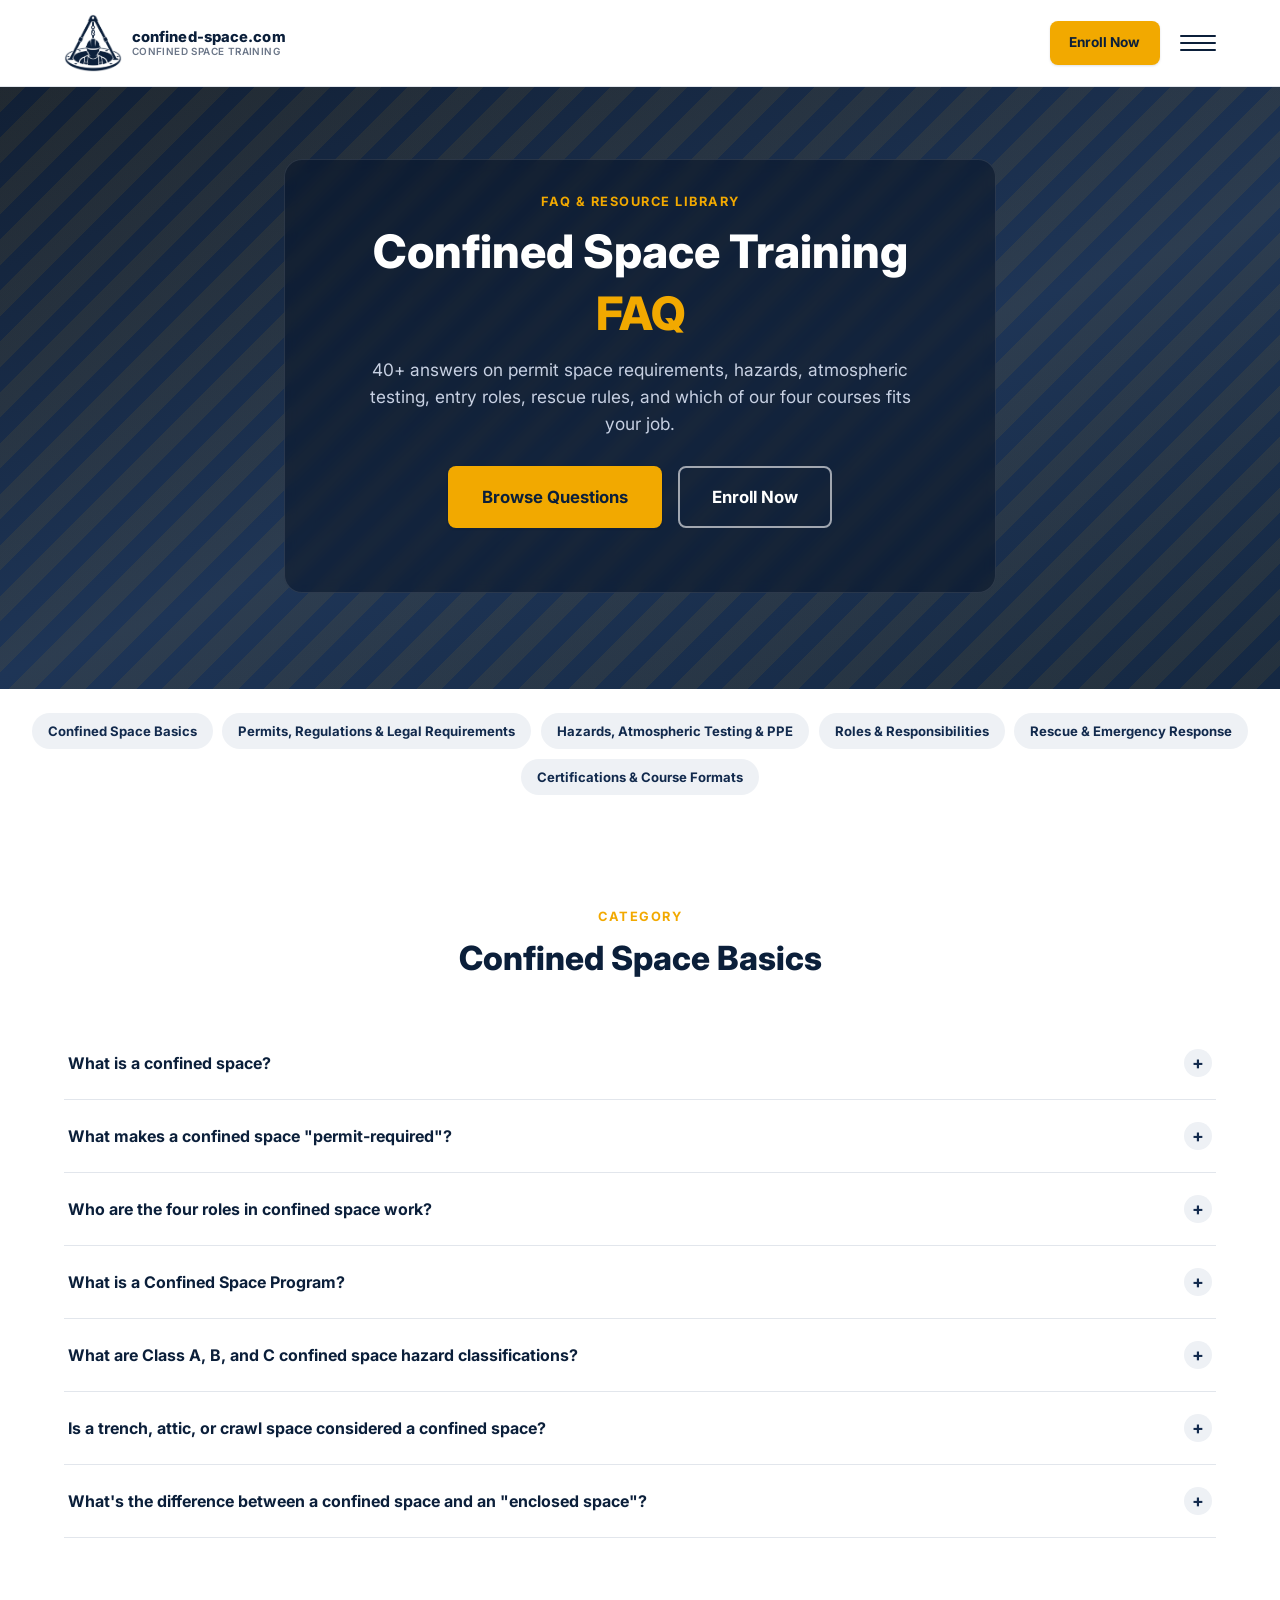
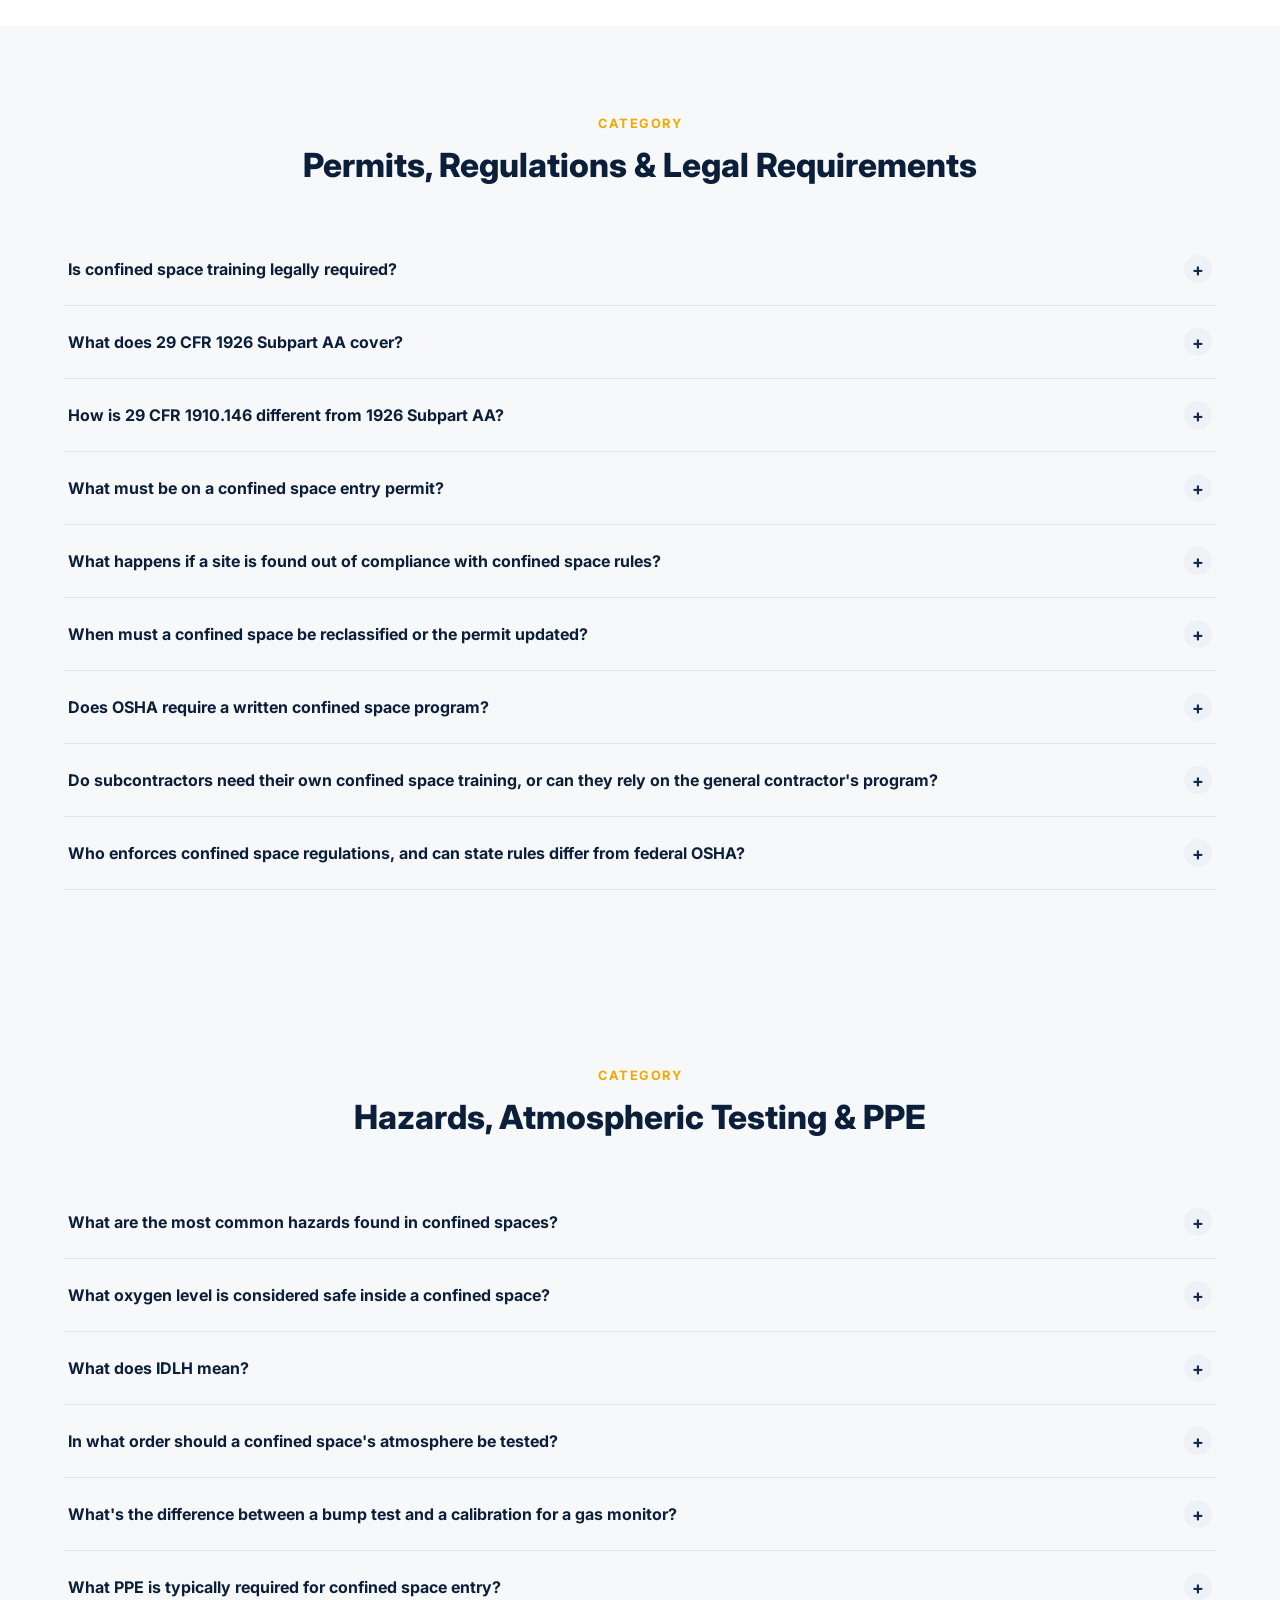
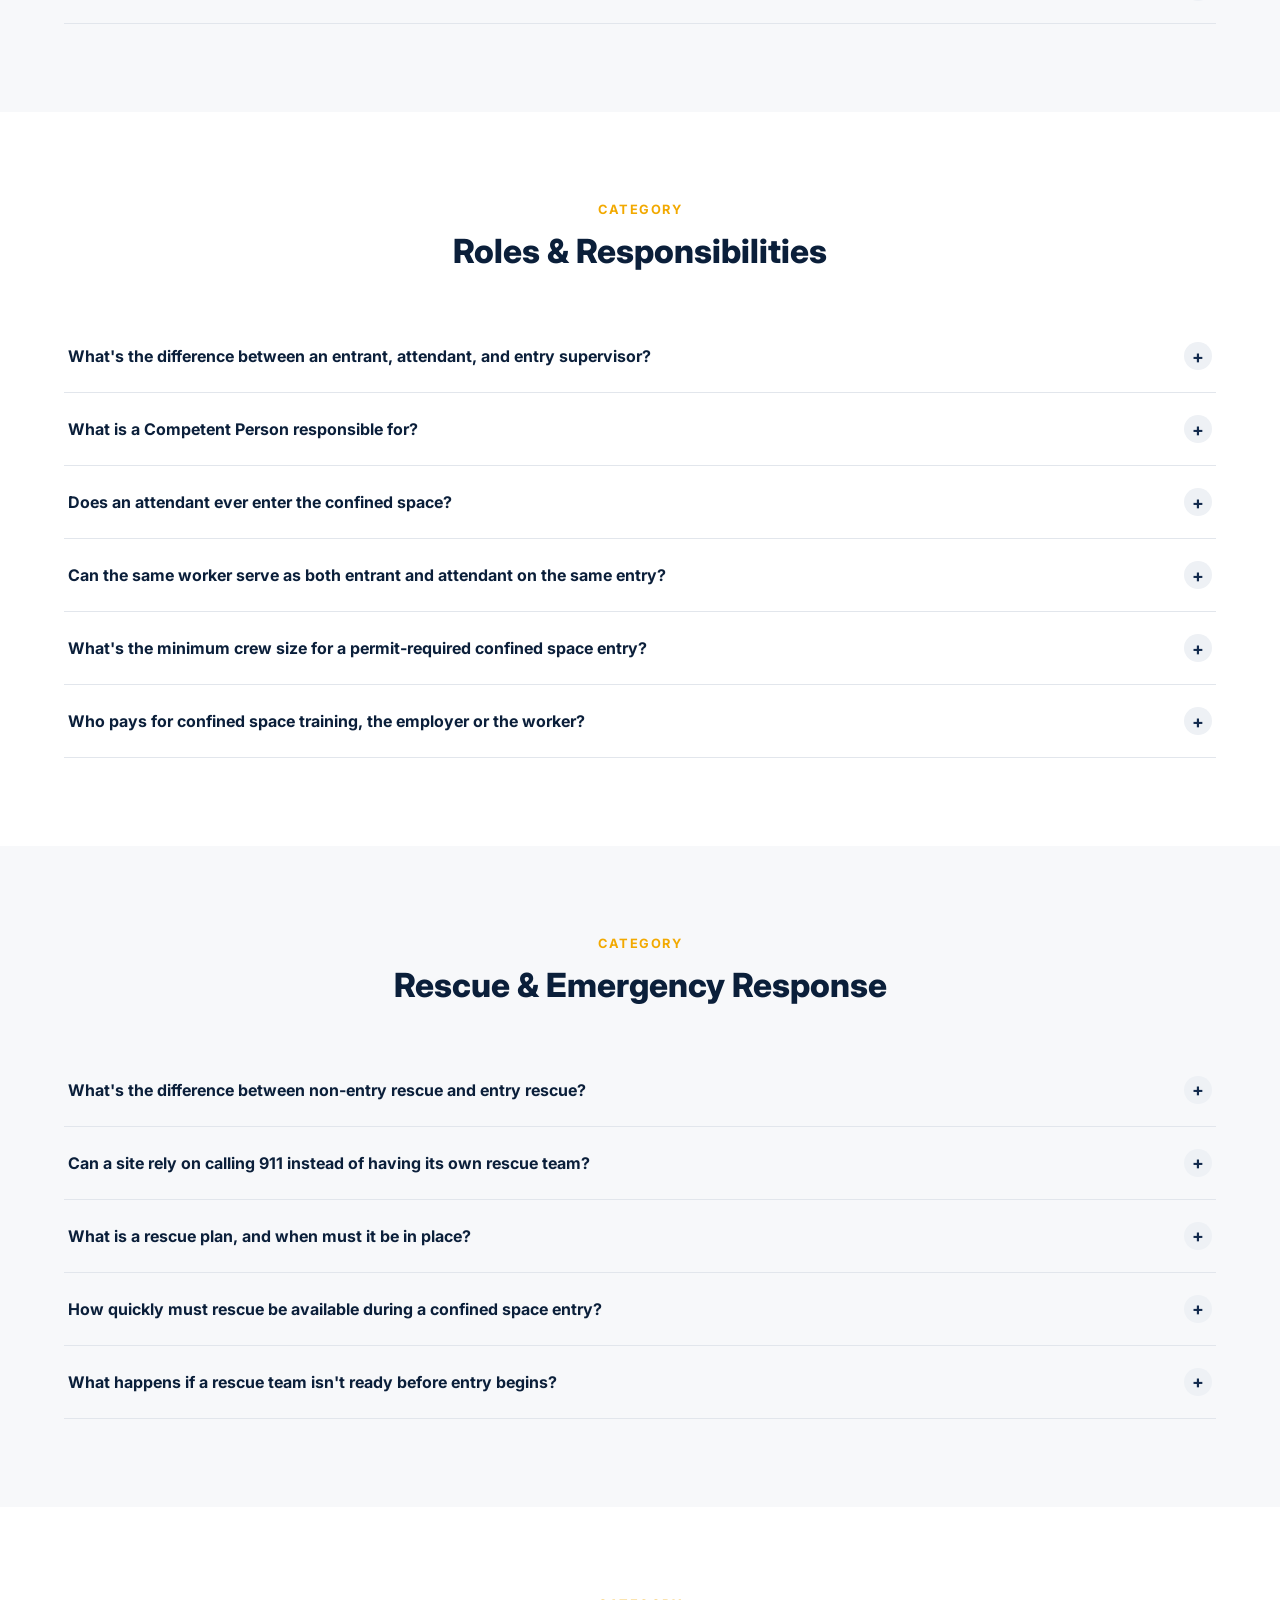
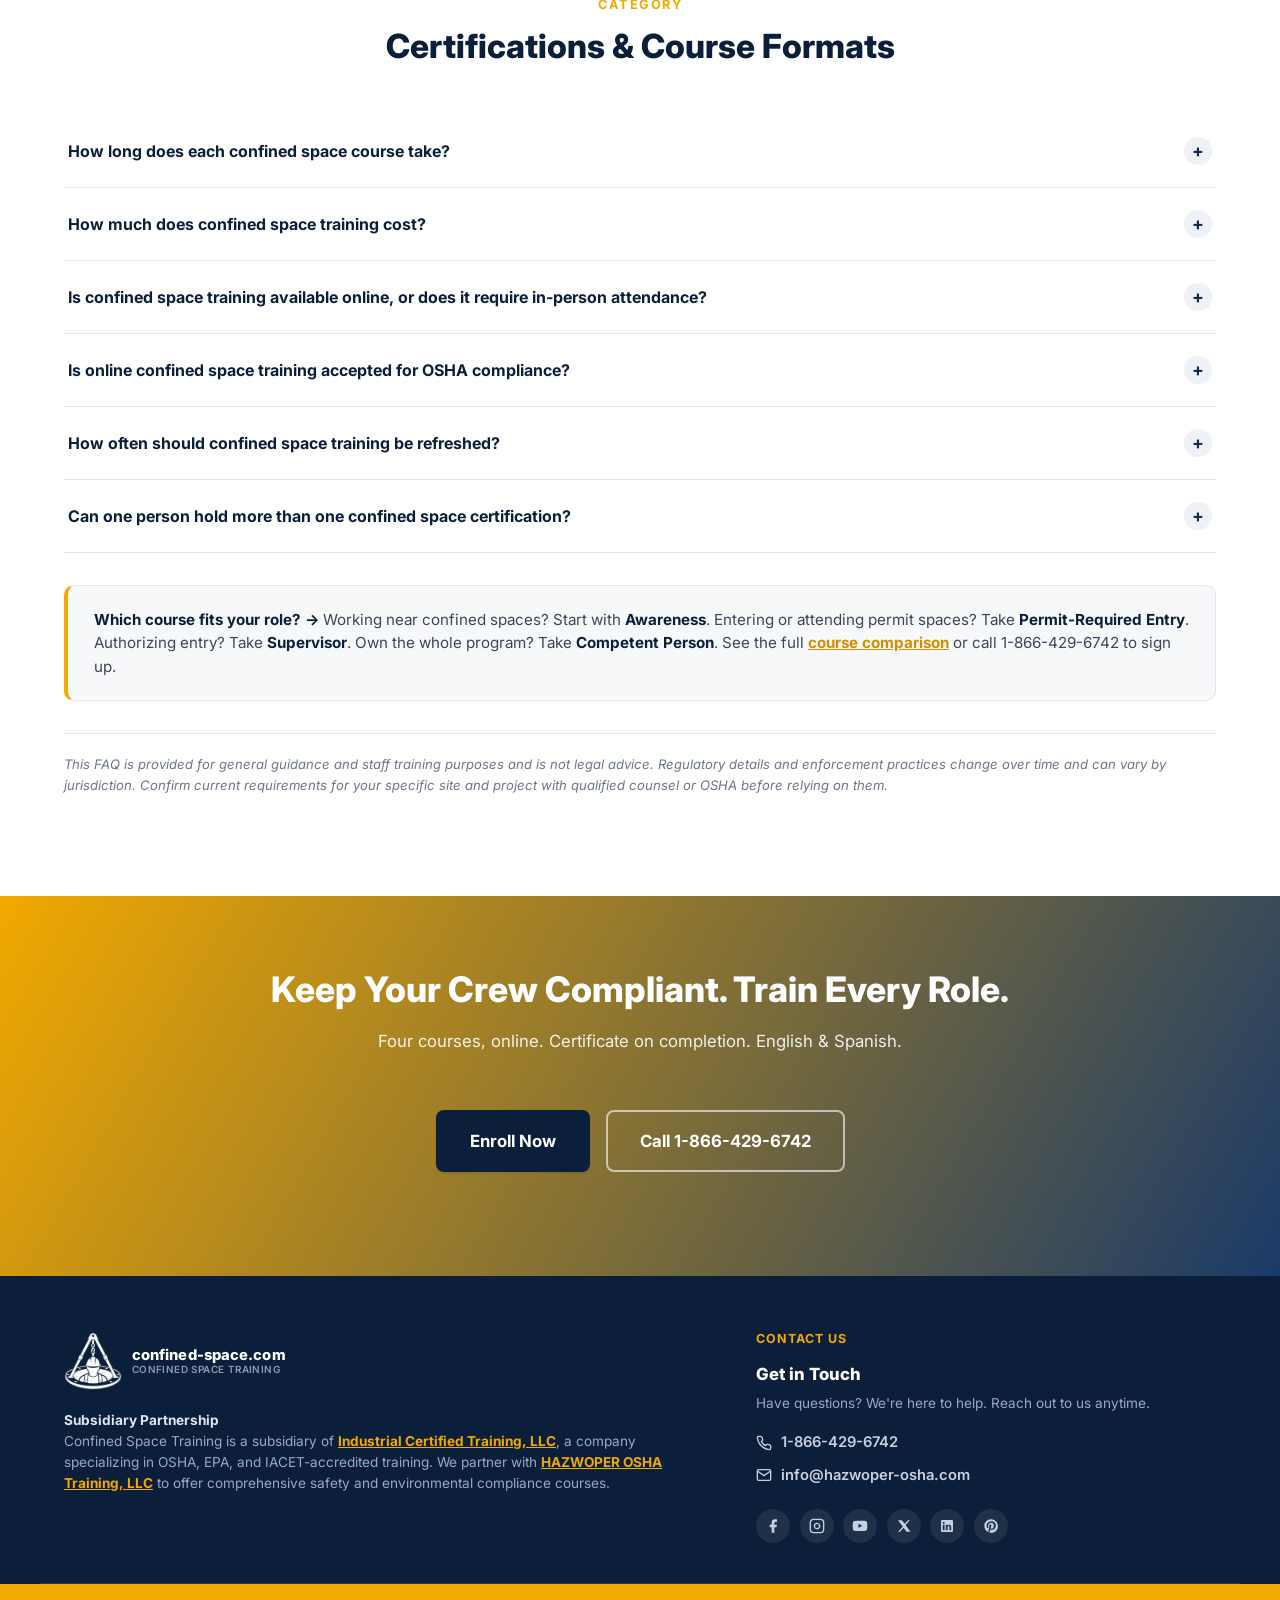
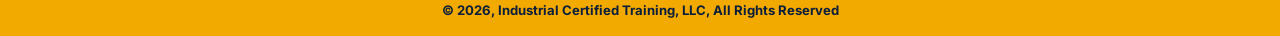
==== commit 79a97aa5: "Rebrand logo mark from CST to confined-space.com Swap the header/footer wordmark, alt text, and sche" ====
--- a/frequently-asked-questions/index.html
+++ b/frequently-asked-questions/index.html
@@ -70,7 +70,7 @@
   "@context": "https://schema.org",
   "@type": "EducationalOrganization",
   "name": "Confined Space Training",
-  "alternateName": "CST",
+  "alternateName": "confined-space.com",
   "legalName": "Industrial Certified Training, LLC",
   "url": "https://confined-space.com/",
   "logo": "https://confined-space.com/images/cst-logo.png",
@@ -100,9 +100,9 @@
 <header class="site-header">
   <div class="container header-inner">
     <a href="../index.html#top" class="logo">
-      <img src="../images/cst-logo.png" alt="Confined Space Training (CST)" class="logo-icon">
+      <img src="../images/cst-logo.png" alt="confined-space.com" class="logo-icon">
       <span class="logo-text">
-        <span class="logo-mark">CST</span>
+        <span class="logo-mark">confined-space.com</span>
         <span class="logo-sub">Confined Space Training</span>
       </span>
     </a>
@@ -523,7 +523,7 @@
       </div>
 
       <div class="faq-cta-box">
-        <p><strong>Which CST course fits your role? &rarr;</strong> Working near confined spaces? Start with <strong>Awareness</strong>. Entering or attending permit spaces? Take <strong>Permit-Required Entry</strong>. Authorizing entry? Take <strong>Supervisor</strong>. Own the whole program? Take <strong>Competent Person</strong>. See the full <a href="../index.html#courses">course comparison</a> or call 1-866-429-6742 to sign up.</p>
+        <p><strong>Which course fits your role? &rarr;</strong> Working near confined spaces? Start with <strong>Awareness</strong>. Entering or attending permit spaces? Take <strong>Permit-Required Entry</strong>. Authorizing entry? Take <strong>Supervisor</strong>. Own the whole program? Take <strong>Competent Person</strong>. See the full <a href="../index.html#courses">course comparison</a> or call 1-866-429-6742 to sign up.</p>
       </div>
 
       <p class="faq-page-disclaimer">This FAQ is provided for general guidance and staff training purposes and is not legal advice. Regulatory details and enforcement practices change over time and can vary by jurisdiction. Confirm current requirements for your specific site and project with qualified counsel or OSHA before relying on them.</p>
@@ -549,9 +549,9 @@
 
     <div class="footer-col footer-col-brand">
       <a href="../index.html#top" class="logo footer-logo">
-        <img src="../images/cst-logo.png" alt="Confined Space Training (CST)" class="logo-icon logo-icon-footer">
+        <img src="../images/cst-logo.png" alt="confined-space.com" class="logo-icon logo-icon-footer">
         <span class="logo-text">
-          <span class="logo-mark logo-mark-footer">CST</span>
+          <span class="logo-mark logo-mark-footer">confined-space.com</span>
           <span class="logo-sub logo-sub-footer">Confined Space Training</span>
         </span>
       </a>
--- a/css/styles.css
+++ b/css/styles.css
@@ -88,7 +88,7 @@
 .logo-icon{height:clamp(40px,7vw,58px);width:auto;max-width:100%;display:block;flex-shrink:0;}
 .logo-icon-footer{filter:brightness(0) invert(1);}
 .logo-text{display:flex;flex-direction:column;line-height:1.15;white-space:nowrap;}
-.logo-mark{font-size:1.05rem;font-weight:800;letter-spacing:.3px;color:var(--navy-900);}
+.logo-mark{font-size:.92rem;font-weight:800;letter-spacing:.1px;color:var(--navy-900);}
 .logo-sub{font-size:.62rem;font-weight:600;letter-spacing:.4px;text-transform:uppercase;color:var(--gray-500);}
 .logo-mark-footer{color:var(--white);}
 .logo-sub-footer{color:#8b9ab8;white-space:normal;}
@@ -649,7 +649,7 @@
   .header-inner{gap:.5rem;}
   .header-actions{gap:.6rem;}
   .logo-sub{display:none;}
-  .logo-mark{font-size:.95rem;}
+  .logo-mark{font-size:.78rem;}
   .logo-icon{height:34px;}
 }
 
